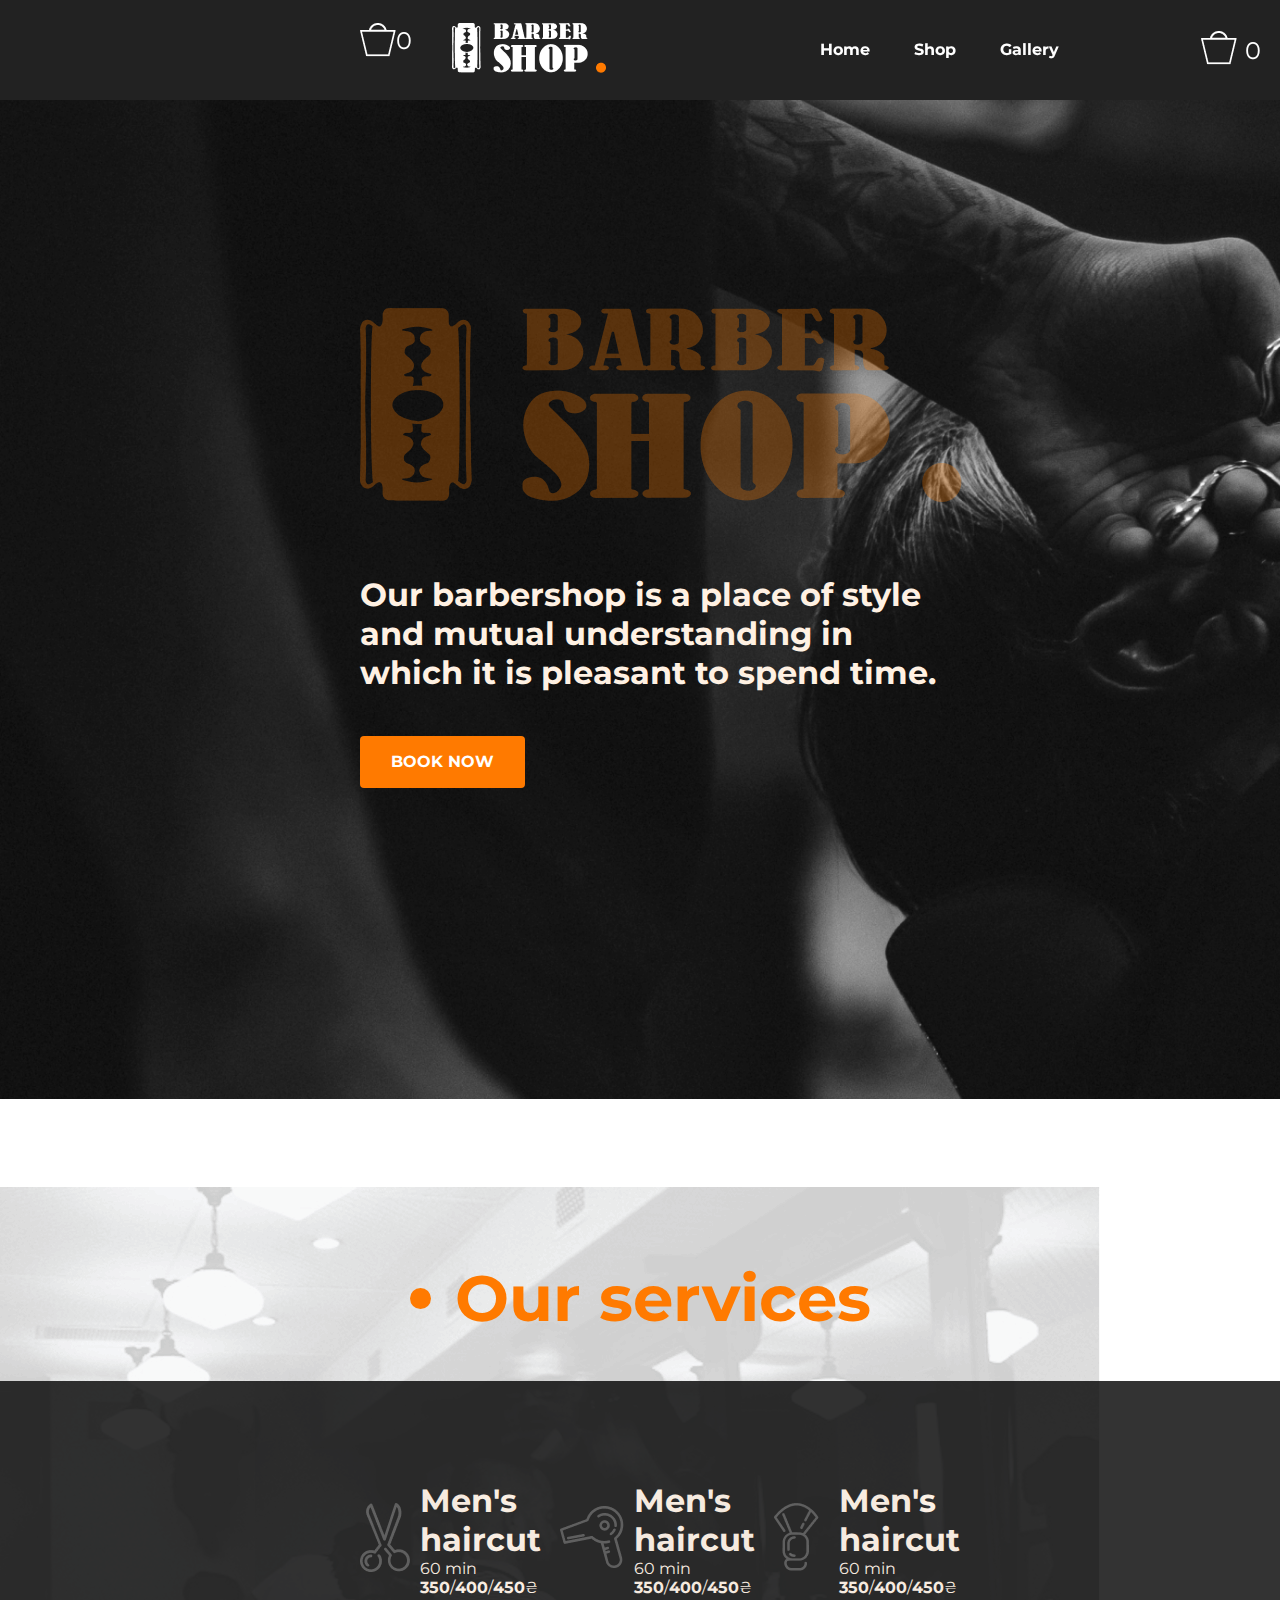
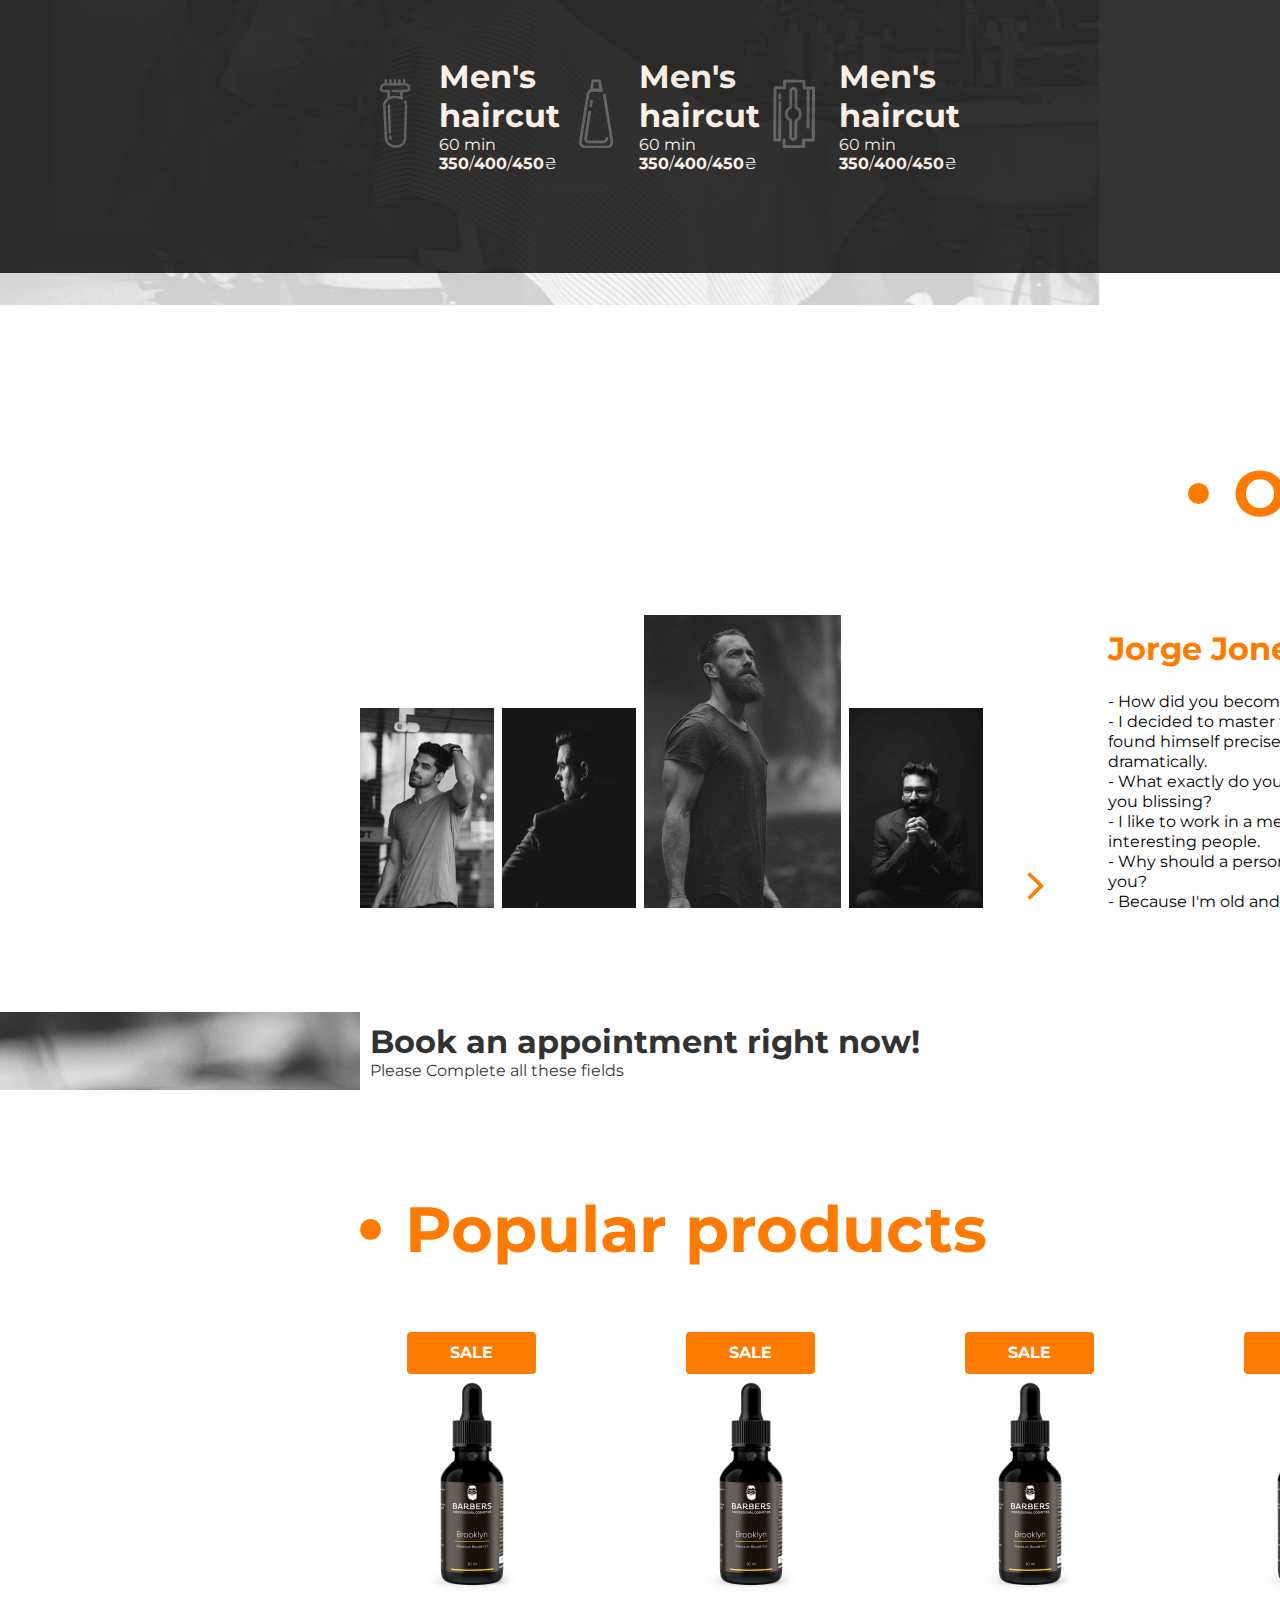
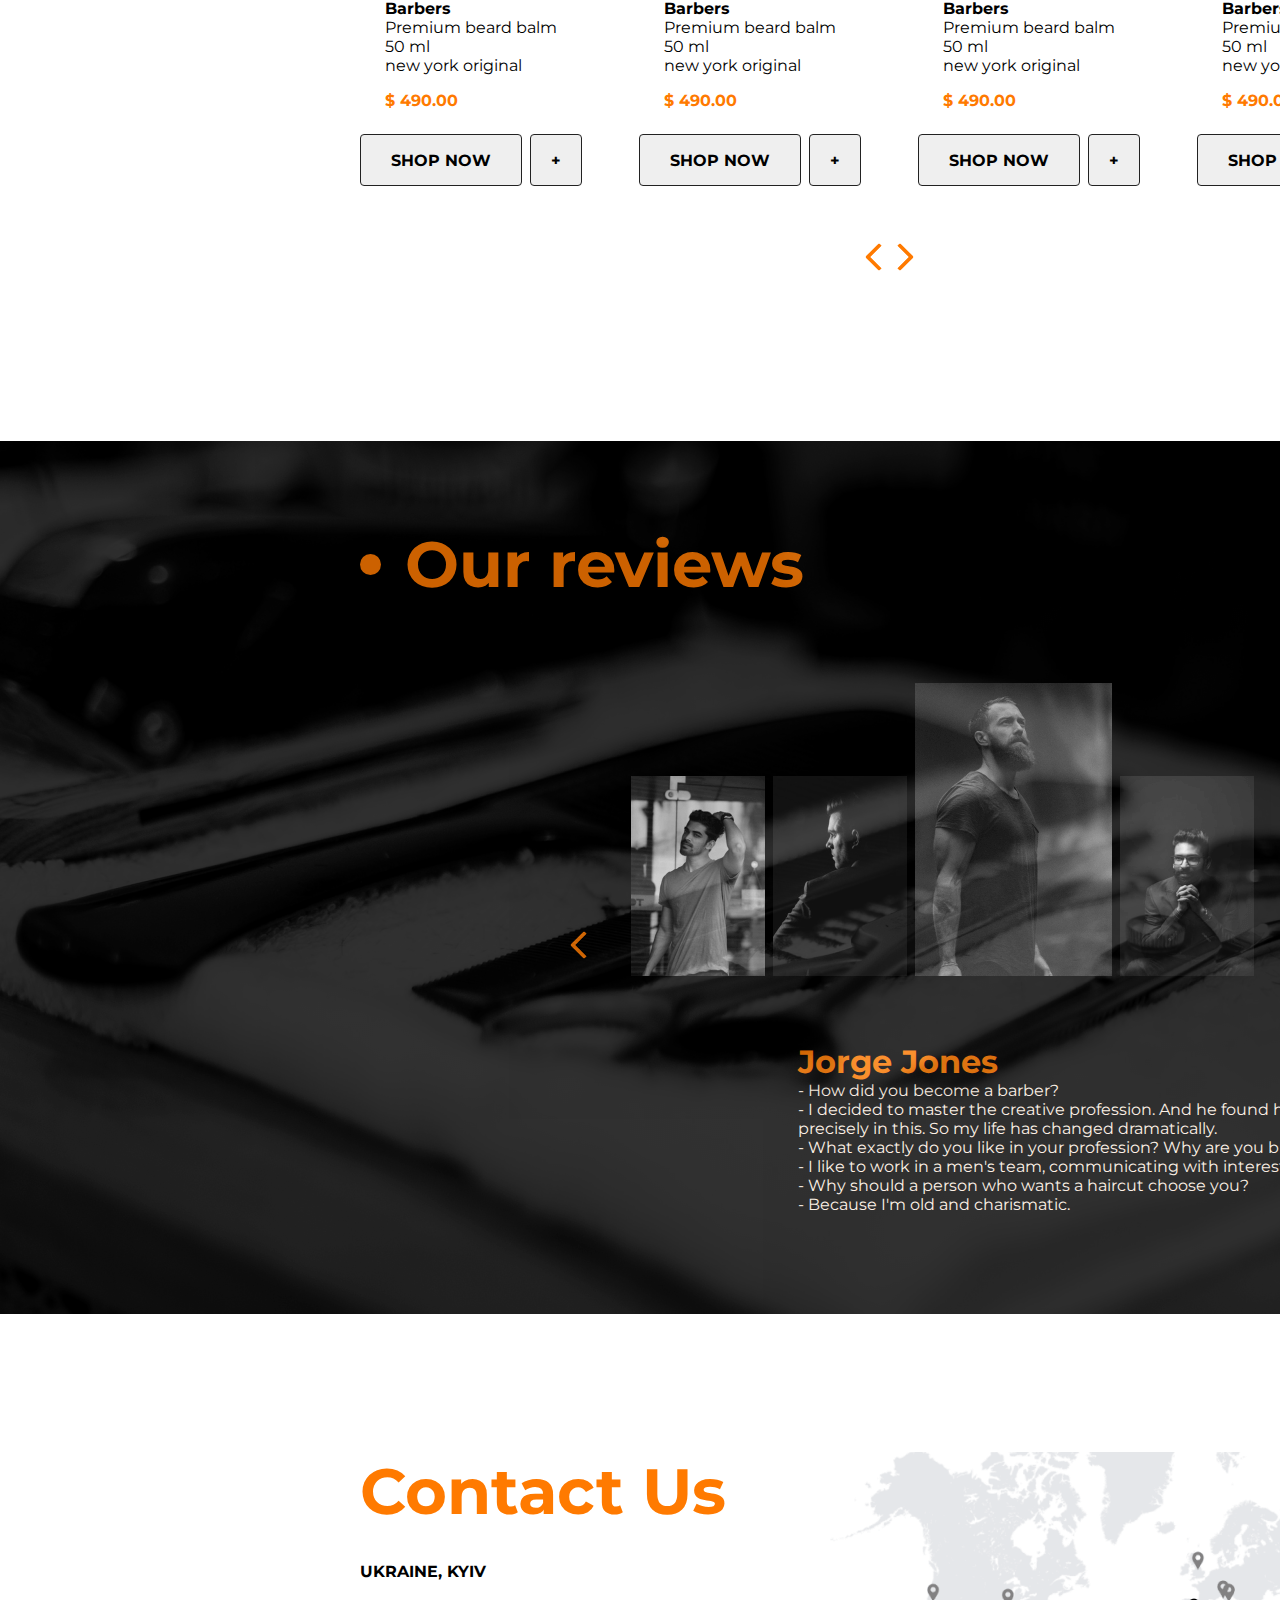
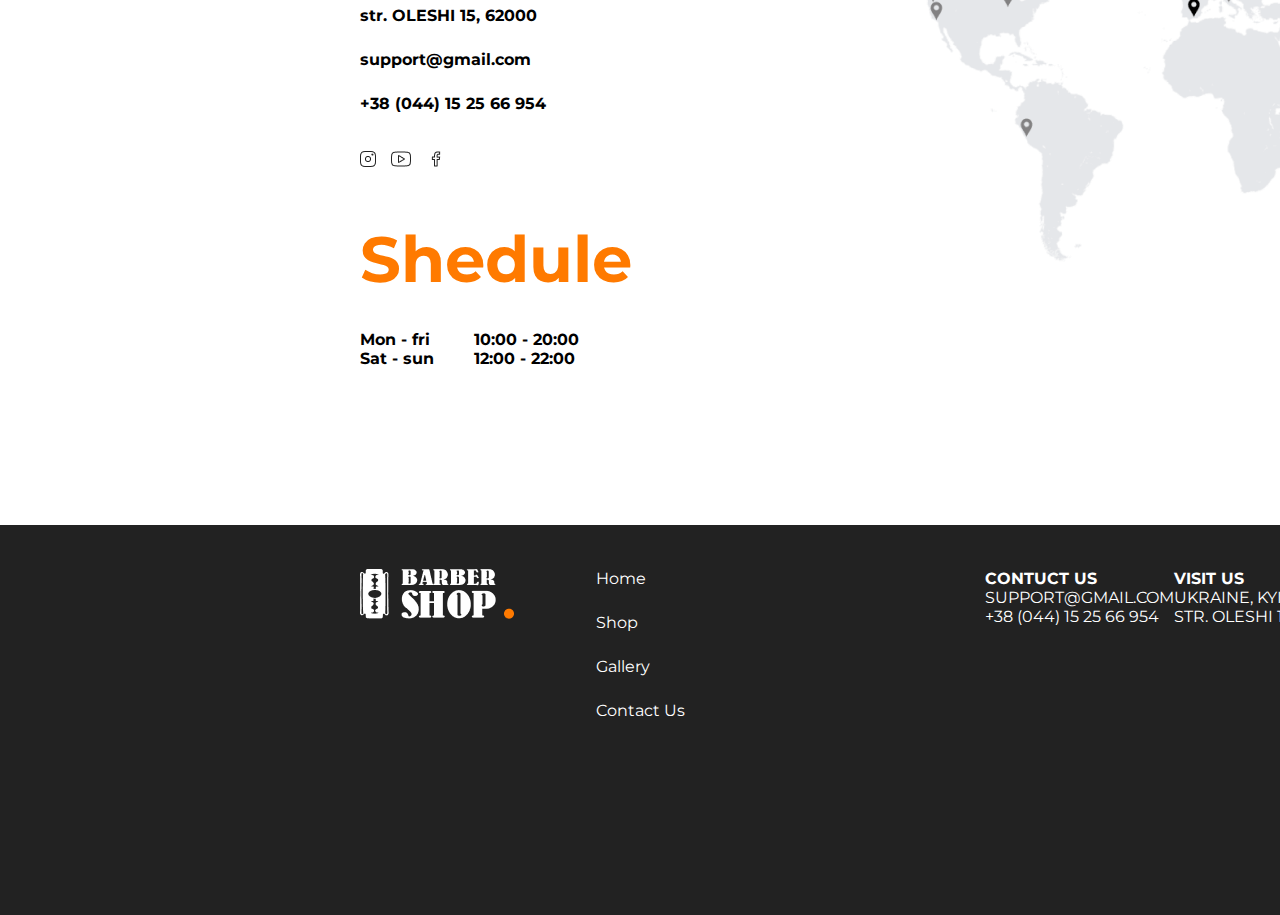
==== index.html @ c29387a4 "add all sections css for desktop version" ====
<!DOCTYPE html>
<html lang="en">

<head>
    <meta charset="UTF-8">
    <meta name="viewport" content="width=device-width, initial-scale=1.0">
    <link rel="stylesheet" href="./styles/main.css">
    <link rel="preconnect" href="https://fonts.gstatic.com">
    <link href="https://fonts.googleapis.com/css2?family=Montserrat:wght@400;700&display=swap" rel="stylesheet">
    <title>Barber Shop</title>
</head>

<body>

    <header class="header">
        <div class="container">
            <div class="header__burger-menu">
                <div class="header__burger">
                </div>
                <div class="header__shopping-bag">
                    <div class="bag_img">
                        <img src="./img/basket.png" alt="basket">
                        <p>0</p>
                    </div>
                </div>
            </div>
            <div class="logo_header">
                <div class="logo_img_header">
                    <img src="/img/Logo.png" alt="logo">
                </div>
            </div>
            <div class="header__menu">
                <nav>
                    <ul class="header_menu__list">
                        <li class="header_menu__item"><a href="#">Home</a></li>
                        <li class="header_menu__item"><a href="#products">Shop</a></li>
                        <li class="header_menu__item"><a href="#team">Gallery</a></li>
                    </ul>
                </nav>
            </div>
            <div class="header__shopping-bag">
                <a href="#">
                    <img src="./img/basket.png" alt="basket">
                </a>
                <p>0</p>
            </div>
            <div class="header__buttons">
                <button class="header__button-first button-first ">Contact Us</button>
                <button class="header__button-second button-second">Book Now</button>
            </div>
        </div>
    </header>
    <section class="home" id="home">
        <div class="container">
            <div class="home__discription">
                <div class="home__discription-container">
                    <img src="./img/Logo_2.png" alt="logo">
                </div>
                <div class="home__discription-text">
                    <p>Our barbershop is a place of style and mutual understanding in which it is pleasant to spend
                        time.
                    </p>
                </div>
                <button class="button-second home__button-second">
                    book now
                </button>
            </div>
        </div>
    </section>
    <section class="services" id="services">
        <div class="services__bg-first">
            <div class="services__container">
                <div class="title services__title">
                    <div class="title__circle"></div>
                    <div class="title__text">Our services</div>
                </div>
                <div class="services__bg-second">
                    <div class="container">
                        <div class="services__types-container">
                            <div class="services__types-box">
                                <div class="services__types">
                                    <div class="services__container-img">
                                        <img src="./img/scissors.png" alt="scissors">
                                    </div>
                                    <div class="services__list">
                                        <p class="service__list-name">Men's haircut</p>
                                        <p class="service__list-time">60 min</p>
                                        <p class="service__list-price"><b>350</b> / <b>400</b> / <b>450</b> ₴</p>
                                    </div>
                                </div>
                                <div class="services__types">
                                    <div class="services__container-img">
                                        <img src="./img/hairclipper.png" alt="hairclipper">
                                    </div>
                                    <div class="services__list">
                                        <p class="service__list-name">Men's haircut</p>
                                        <p class="service__list-time">60 min</p>
                                        <p class="service__list-price"><b>350</b> / <b>400</b> / <b>450</b> ₴</p>
                                    </div>
                                </div>
                            </div>
                            <div class="services__types-box">
                                <div class="services__types">
                                    <div class="services__container-img">
                                        <img src="./img/hairdryer.png" alt="hairdryer">
                                    </div>
                                    <div class="services__list">
                                        <p class="service__list-name">Men's haircut</p>
                                        <p class="service__list-time">60 min</p>
                                        <p class="service__list-price"><b>350</b> / <b>400</b> / <b>450</b> ₴</p>
                                    </div>
                                </div>
                                <div class="services__types">
                                    <div class="services__container-img">
                                        <img src="./img/cosmetic.png" alt="cosmetic">
                                    </div>
                                    <div class="services__list">
                                        <p class="service__list-name">Men's haircut</p>
                                        <p class="service__list-time">60 min</p>
                                        <p class="service__list-price"><b>350</b> / <b>400</b> / <b>450</b> ₴</p>
                                    </div>
                                </div>
                            </div>
                            <div class="services__types-box">
                                <div class="services__types">
                                    <div class="services__container-img">
                                        <img src="./img/brush.png" alt="brush">
                                    </div>
                                    <div class="services__list">
                                        <p class="service__list-name">Men's haircut</p>
                                        <p class="service__list-time">60 min</p>
                                        <p class="service__list-price"><b>350</b> / <b>400</b> / <b>450</b> ₴</p>
                                    </div>
                                </div>
                                <div class="services__types">
                                    <div class="services__container-img">
                                        <img src="./img/blade.png" alt="blade">
                                    </div>
                                    <div class="services__list">
                                        <p class="service__list-name">Men's haircut</p>
                                        <p class="service__list-time">60 min</p>
                                        <p class="service__list-price"><b>350</b> / <b>400</b> / <b>450</b> ₴</p>
                                    </div>
                                </div>
                            </div>
                        </div>
                    </div>
                </div>
            </div>
        </div>
    </section>
    <section class="team" id="team">
        <div class="container">
            <div class="team__container">
                <div class="team__container-photos">
                    <div class="photo-first">
                        <img src="./img/team_1.png" alt="team_1">
                    </div>
                    <div class="photo-second">
                        <img src="./img/team_2.png" alt="team_2">
                    </div>
                    <div class="photo-third">
                        <img class="active" src="./img/team_3.png" alt="team_3">
                    </div>
                    <div class="photo-four">
                        <img src="./img/team_4.png" alt="team_4">
                    </div>
                </div>
                <div class="arrow-right team__arrow-right">
                    <a href="#"></a>
                </div>
                <div class="team__discription">
                    <div class="title team__title">
                        <div class="title__circle"></div>
                        <div class="title__text">Our team</div>
                    </div>
                    <div class="team__discription-name">
                        Jorge Jones
                    </div>
                    <div class="team__discription-text">
                        <p>- How did you become a barber?</p>
                        <p>- I decided to master the creative profession. And he found himself precisely in this. So my
                            life
                            has changed dramatically.</p>
                        <p>- What exactly do you like in your profession? Why are you blissing?</p>
                        <p>- I like to work in a men's team, communicating with interesting people.</p>
                        <p>- Why should a person who wants a haircut choose you?</p>
                        <p>- Because I'm old and charismatic.</p>
                    </div>
                </div>
            </div>
        </div>
    </section>
    <section class="form" id="form">
        <div class="container">
            <div class="form__container">
                <div class="form__title">
                    <p>Book an appointment right now!</p>
                    <p>Please Complete all these fields</p>
                </div>
            </div>
        </div>
    </section>
    <section class="products" id="products">
        <div class="container">
            <div class="products__container">
                <div class="title">
                    <div class="title__circle"></div>
                    <div class="title__text">Popular products</div>
                </div>
                <div class="products__box-row">
                    <div class="products__box-items">
                        <div class="products__box-column">
                            <div class="products_button">
                                <button class="button-third">sale</button>
                            </div>
                            <div class="products__container-img">
                                <img src="./img/product.png" alt="product">
                            </div>
                            <div class="products__discription">
                                <p class="products__name">Barbers</p>
                                <div class="products__text">
                                    <p>Premium beard balm</p>
                                    <p>50 ml</p>
                                    <p>new york original</p>
                                </div>
                                <p class="products__price">$ 490.00</p>
                            </div>
                            <div class="products__button-container">
                                <button class="button-fourth">shop now</button>
                                <button class="button-fifth">+</button>
                            </div>
                        </div>
                        <div class="products__box-column">
                            <div class="products_button">
                                <button class="button-third">sale</button>
                            </div>
                            <div class="products__container-img">
                                <img src="./img/product.png" alt="product">
                            </div>
                            <div class="products__discription">
                                <p class="products__name">Barbers</p>
                                <div class="products__text">
                                    <p>Premium beard balm</p>
                                    <p>50 ml</p>
                                    <p>new york original</p>
                                </div>
                                <p class="products__price">$ 490.00</p>
                            </div>
                            <div class="products__button-container">
                                <button class="button-fourth">shop now</button>
                                <button class="button-fifth">+</button>
                            </div>
                        </div>
                        <div class="products__box-column">
                            <div class="products_button">
                                <button class="button-third">sale</button>
                            </div>
                            <div class="products__container-img">
                                <img src="./img/product.png" alt="product">
                            </div>
                            <div class="products__discription">
                                <p class="products__name">Barbers</p>
                                <div class="products__text">
                                    <p>Premium beard balm</p>
                                    <p>50 ml</p>
                                    <p>new york original</p>
                                </div>
                                <p class="products__price">$ 490.00</p>
                            </div>
                            <div class="products__button-container">
                                <button class="button-fourth">shop now</button>
                                <button class="button-fifth">+</button>
                            </div>
                        </div>
                        <div class="products__box-column">
                            <div class="products_button">
                                <button class="button-third">sale</button>
                            </div>
                            <div class="products__container-img">
                                <img src="./img/product.png" alt="product">
                            </div>
                            <div class="products__discription">
                                <p class="products__name">Barbers</p>
                                <div class="products__text">
                                    <p>Premium beard balm</p>
                                    <p>50 ml</p>
                                    <p>new york original</p>
                                </div>
                                <p class="products__price">$ 490.00</p>
                            </div>
                            <div class="products__button-container">
                                <button class="button-fourth">shop now</button>
                                <button class="button-fifth">+</button>
                            </div>
                        </div>
                    </div>
                </div>
                <div class="arrows">
                    <div class="products__arrow-left arrow-left">
                        <a href="#"></a>
                    </div>
                    <div class="products__arrow-right arrow-right">
                        <a href="#"></a>
                    </div>
                </div>
            </div>
        </div>
    </section>
    <section class="reviews" id="reviews">
        <div class="reviews__bg">
            <div class="container">
                <div class="reviews__container">
                    <div class="title reviews__title">
                        <div class="title__circle"></div>
                        <div class="title__text">Our reviews</div>
                    </div>
                    <div class="reviews__photos">
                        <div class="reviews__arrow-left arrow-left">
                            <a href=""></a>
                        </div>
                        <div class="reviews__box">
                            <div class="reviews__box-photos">
                                <div class="photo-first">
                                    <img src="./img/team_1.png" alt="team_1">
                                </div>
                                <div class="photo-second">
                                    <img src="./img/team_2.png" alt="team_2">
                                </div>
                                <div class="photo-third">
                                    <img src="./img/team_3.png" alt="team_3">
                                </div>
                                <div class="photo-fourth">
                                    <img src="./img/team_4.png" alt="team_4">
                                </div>
                            </div>
                        </div>
                        <div class="reviews__arrow-right arrow-right">
                            <a href="#"></a>
                        </div>
                    </div>
                    <div class="reviews__discription">
                        <div class="reviews__description-name">
                            <p>Jorge Jones</p>
                        </div>
                        <div class="reviews__discription-text">
                            <p>- How did you become a barber?</p>
                            <p>- I decided to master the creative profession. And he found himself precisely in this. So
                                my
                                life
                                has changed dramatically.</p>
                            <p>- What exactly do you like in your profession? Why are you blissing?</p>
                            <p>- I like to work in a men's team, communicating with interesting people.</p>
                            <p>- Why should a person who wants a haircut choose you?</p>
                            <p>- Because I'm old and charismatic.</p>
                        </div>
                    </div>
                </div>
            </div>
        </div>

    </section>
    <section class="contacts" id="contacks">
        <div class="container">
            <div class="contacts__container">
                <div class="contacts__container-information">
                    <div class="contacts__contact-us">
                        <div class="contacts__contact-us-title">
                            <h1 class="contacts__title title__text">Contact Us</h1>
                        </div>
                        <div class="contacts__contact-us-info">
                            <p class="contacts__location">UKRAINE, KYIV </p>
                            <p class="contacts__adress">str. OLESHI 15, 62000 </p>
                            <p class="contacts__email">support@gmail.com</p>
                            <p class="contacts__cell-number">+38 (044) 15 25 66 954</p>
                        </div>
                        <div class="contacts__social-media">
                            <a href="#"><img src="./img/Icon_Instagram.png" alt="instagram"></a>
                            <a href="#"><img src="./img/Icon_Youtube.png" alt="youtube"></a>
                            <a href="#"><img src="./img/Icon_Facebook.png" alt="facebook"></a>
                        </div>
                    </div>
                    <div class="contacts__shedule">
                        <div class="contacts__shedule-title">
                            <h1 class="contacts__title title__text">Shedule</h1>
                        </div>
                        <div class="contacts__shedule-info">
                            <div class="contacts__shedule-info-days">
                                <p>Mon - fri</p>
                                <p>Sat - sun</p>
                            </div>
                            <div class="contacts__shedule-info-time">
                                <p>10:00 - 20:00</p>
                                <p>12:00 - 22:00</p>
                            </div>
                        </div>
                    </div>
                </div>
                <div class="contacts__map">
                    <img src="./img/map.png" alt="map">
                </div>
            </div>
        </div>
    </section>
    <footer class="footer" id="footer">
        <div class="container">
            <div class="footer__container">
                <div class="footer__logo">
                    <div class="footer__logo-container">
                        <img src="./img/Logo.png" alt="logo">
                    </div>
                </div>
                <div class="footer__menu">
                    <nav>
                        <ul class="footer_menu__list">
                            <li class="footer_menu__item"><a href="#">Home</a></li>
                            <li class="footer_menu__item"><a href="#">Shop</a></li>
                            <li class="footer_menu__item"><a href="#">Gallery</a></li>
                            <li class="footer_menu__item"><a href="#">Contact Us</a></li>
                        </ul>
                    </nav>
                </div>
                <div class="footer__information">
                    <div class="footer__contuct-us">
                        <h3>contuct us</h3>
                        <p class="footer__email">support@gmail.com</p>
                        <p class="footer__cell-number">+38 (044) 15 25 66 954</p>
                    </div>
                    <div class="footer__visit-us">
                        <h3>visit us</h3>
                        <p class="footer__location">Ukraine, Kyiv </p>
                        <p class="footer__adress">str. Oleshi 15, 62000 </p>
                    </div>
                    <div class="footer__follow-us">
                        <h3>follow us</h3>
                        <div class="footer__container-media">
                            <a href="#"><img src="./img/Icon_Instagram.png" alt="instagram"></a>
                            <a href="#"><img src="./img/Icon_Youtube.png" alt="youtube"></a>
                            <a href="#"><img src="./img/Icon_Facebook.png" alt="facebook"></a>
                        </div>
                    </div>
                </div>
            </div>
        </div>
    </footer>

</body>

</html>
---- styles/main.css ----
@import "./header.css";
@import "./footer.css";
@import "./home.css";
@import "./team.css";
@import "./form.css";
@import "./contacts.css";
@import "./products.css";
@import "./services.css";
@import "./reviews.css";


:root {
    --firstColor: #222222;
    --secondColor: #FF7A00;
    --thirdColor: #FFFFFF;
    --fourColor: #FFF1E3;
    --fiveColor: #FFF2E5;
    --sixColor: #000000;
}


* {
    box-sizing: border-box;
}

body,
h1,
h2,
h3,
h4,
p,
ul,
ol,
li {
    margin: 0;
    padding: 0;
}

a {
    text-decoration: none;
    color: black;
}

ol,
ul,
li {
    list-style-type: none;
}

.container {
    display: flex;
    margin: 0 360px 0 360px;
    width: 100%;
}

.button-first {
    display: flex;
    justify-content: center;
    align-items: center;
    width: 165px;
    height: 52px;
    background: var(--firstColor);
    border-radius: 4px;
    outline: none;
    line-height: 20px;
    text-transform: uppercase;
    border: 1px solid var(--fiveColor);
    color: var(--thirdColor);
    font-family: Montserrat;
    font-style: normal;
    font-weight: bold;
    font-size: 16px;
    cursor: pointer;
}

.button-second {
    display: flex;
    justify-content: center;
    align-items: center;
    width: 165px;
    height: 52px;
    background: var(--secondColor);
    border-radius: 4px;
    outline: none;
    font-size: 16px;
    line-height: 20px;
    text-transform: uppercase;
    border: none;
    color: var(--thirdColor);
    font-family: Montserrat;
    font-style: normal;
    font-weight: bold;
    font-size: 16px;
    line-height: 20px;
    cursor: pointer;
}

.title {
    display: flex;
    flex-direction: row;
    align-items: center;
}

.title__text {
    font-family: Montserrat;
    font-style: normal;
    font-weight: bold;
    font-size: 64px;
    display: flex;
    align-items: center;
    text-align: center;
    color: var(--secondColor);
}

.title__circle {
    background-color: var(--secondColor);
    width: 21px;
    height: 21px;
    border-radius: 50%;
    margin-right: 24px;
}

/* Округлить */
.arrow-right a {
    border-top: 4px solid var(--secondColor);
    border-right: 4px solid var(--secondColor);
    width: 20px;
    height: 20px;
    border-radius: 2px;
    transform: rotate(45deg);
}

.arrow-left a {
    border-top: 4px solid var(--secondColor);
    border-right: 4px solid var(--secondColor);
    width: 20px;
    height: 20px;
    border-radius: 2px;
    transform: rotate(225deg);
}

h3 {
    font-family: Montserrat;
    font-style: normal;
    font-weight: bold;
    font-size: 16px;
    text-transform: uppercase;
    color: var(--thirdColor);
}
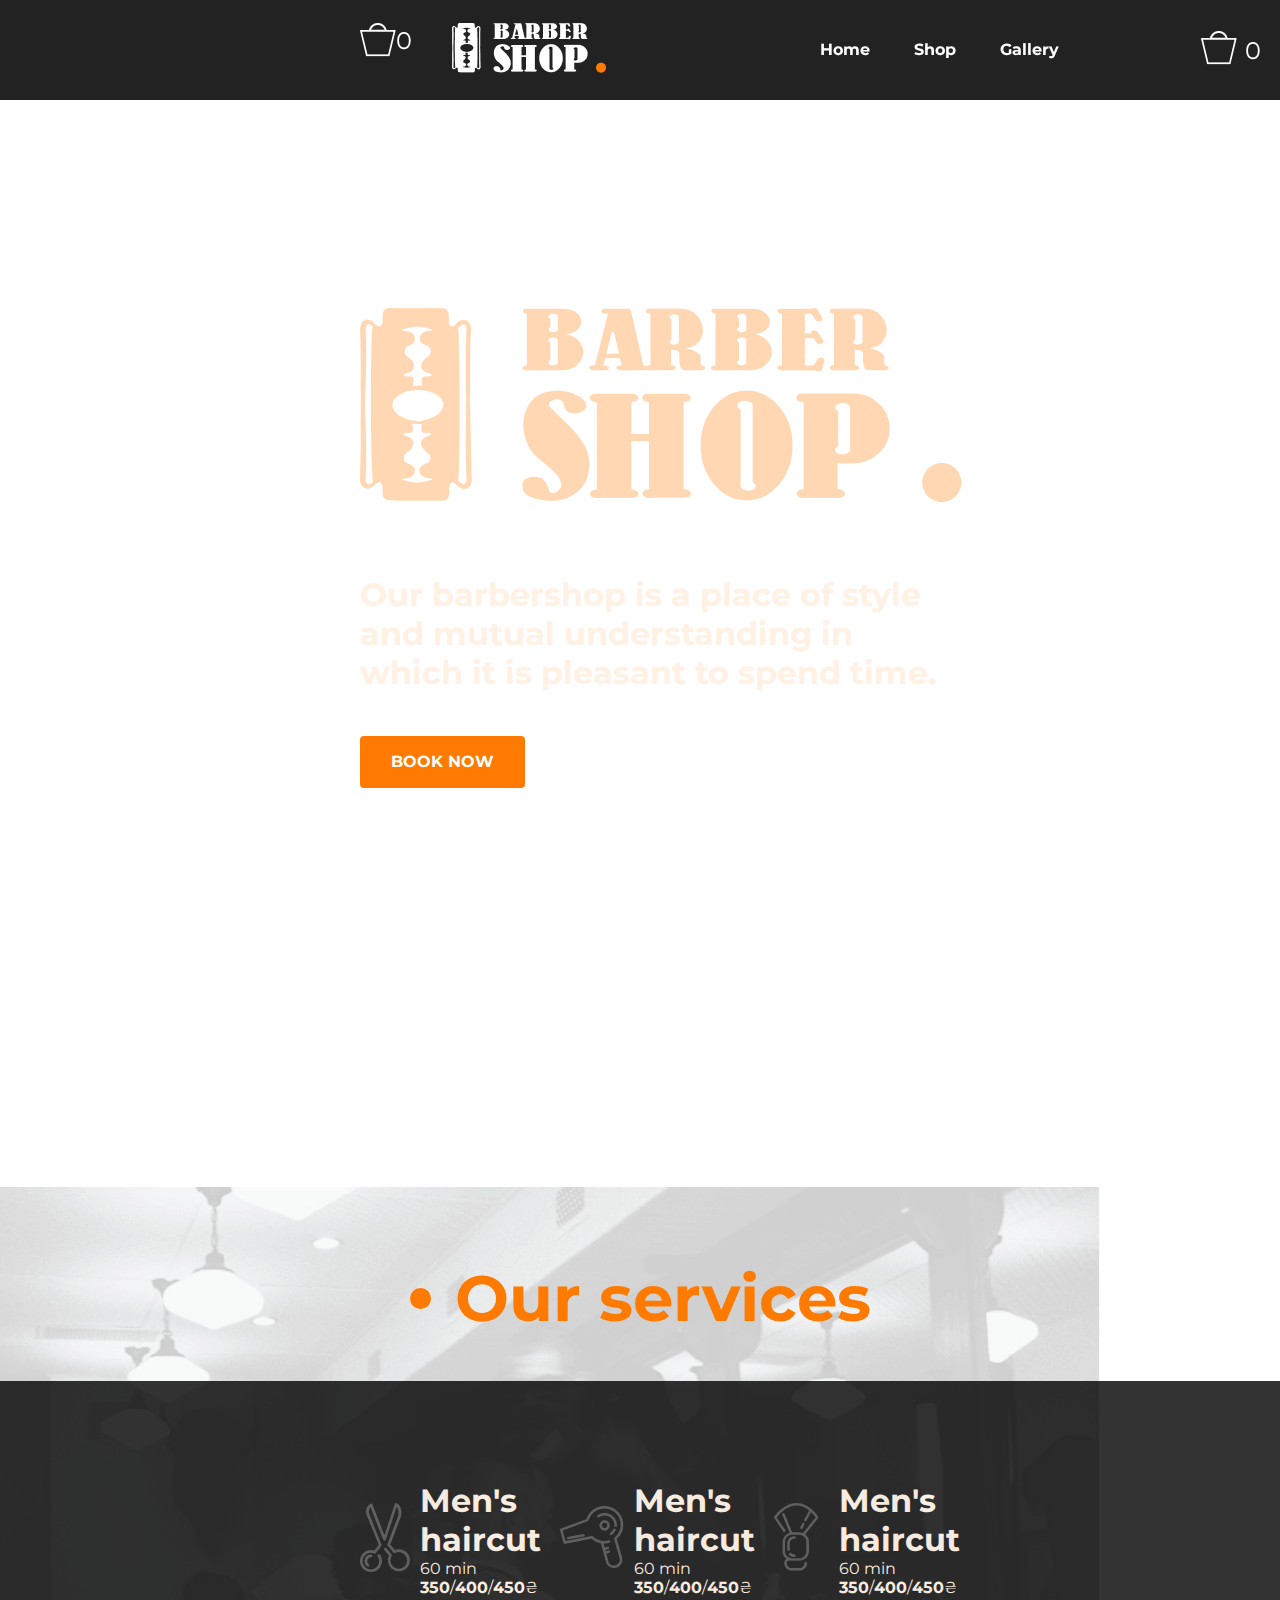
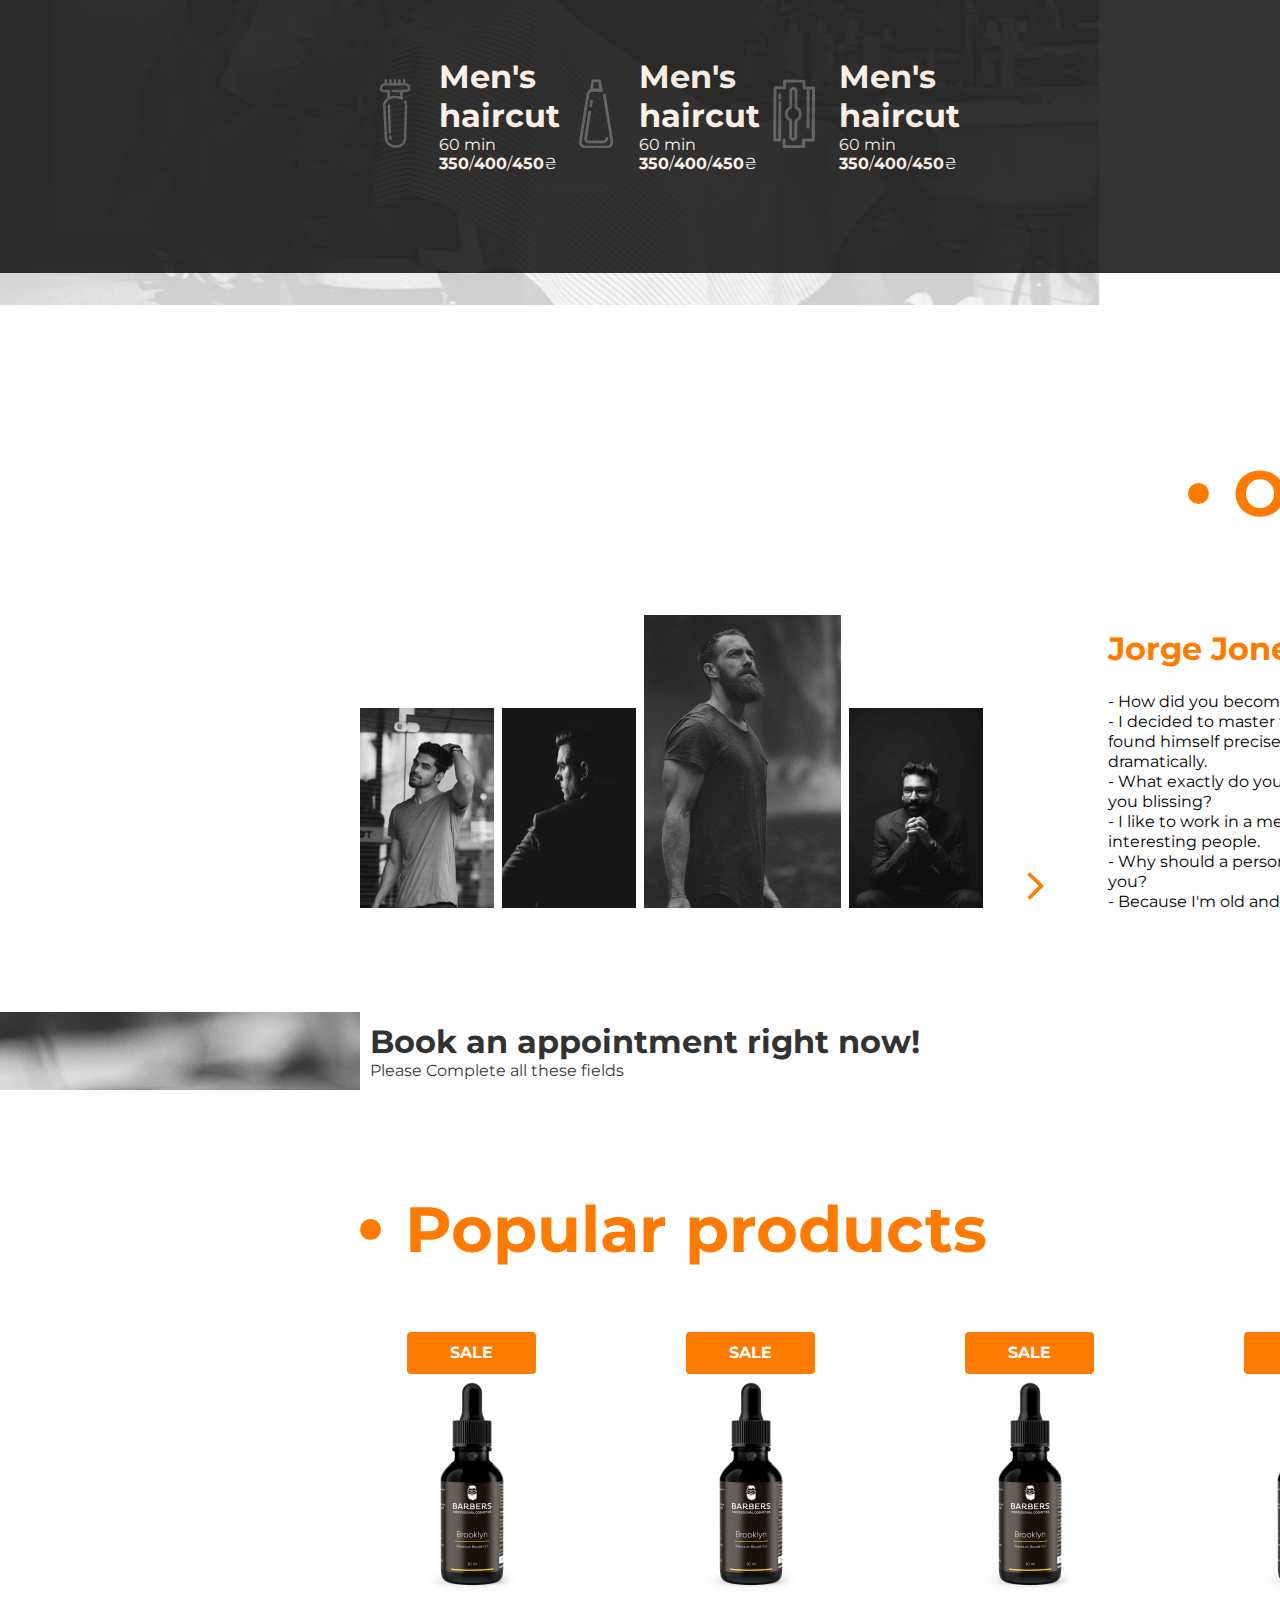
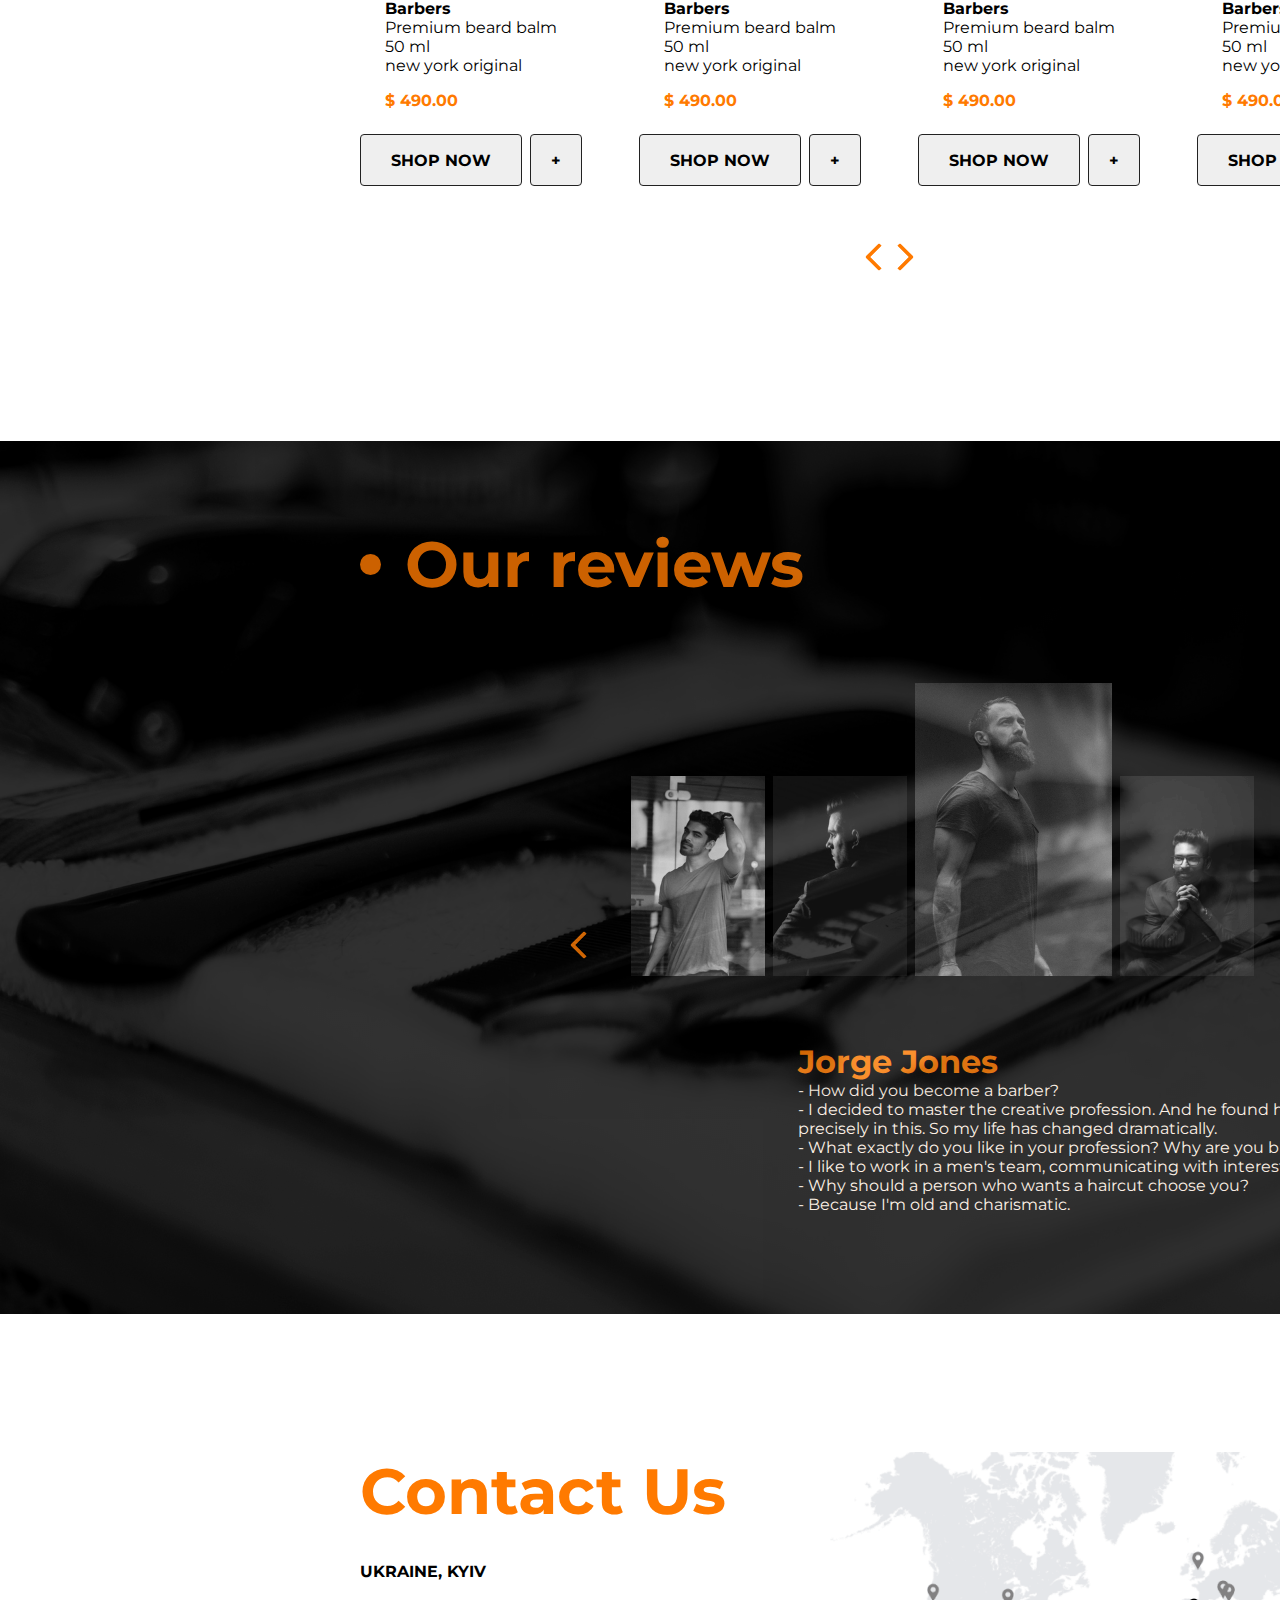
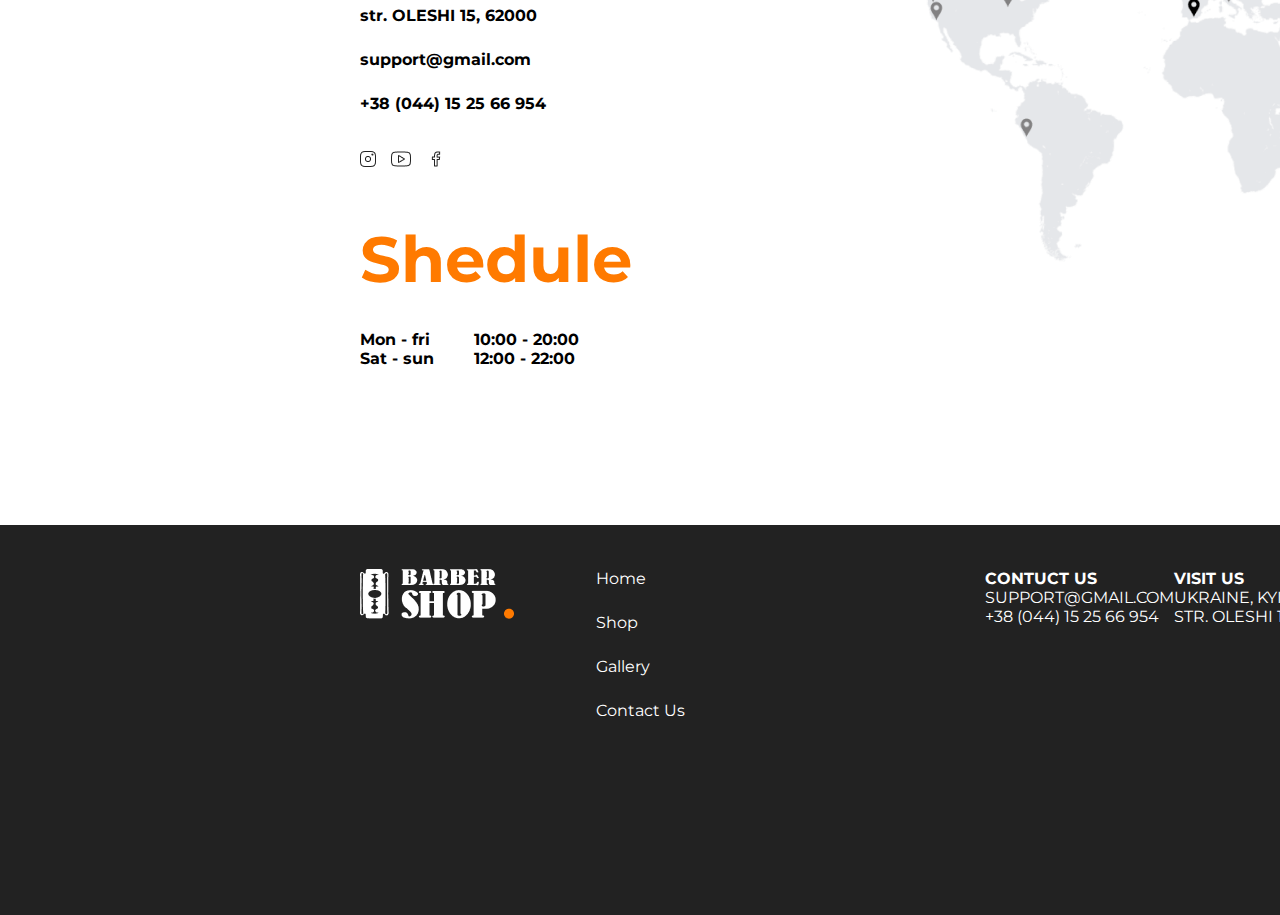
==== commit 3f421205: "fix way to images" ====
--- a/index.html
+++ b/index.html
@@ -26,7 +26,7 @@
             </div>
             <div class="logo_header">
                 <div class="logo_img_header">
-                    <img src="/img/Logo.png" alt="logo">
+                    <img src="./img/Logo.png" alt="logo">
                 </div>
             </div>
             <div class="header__menu">
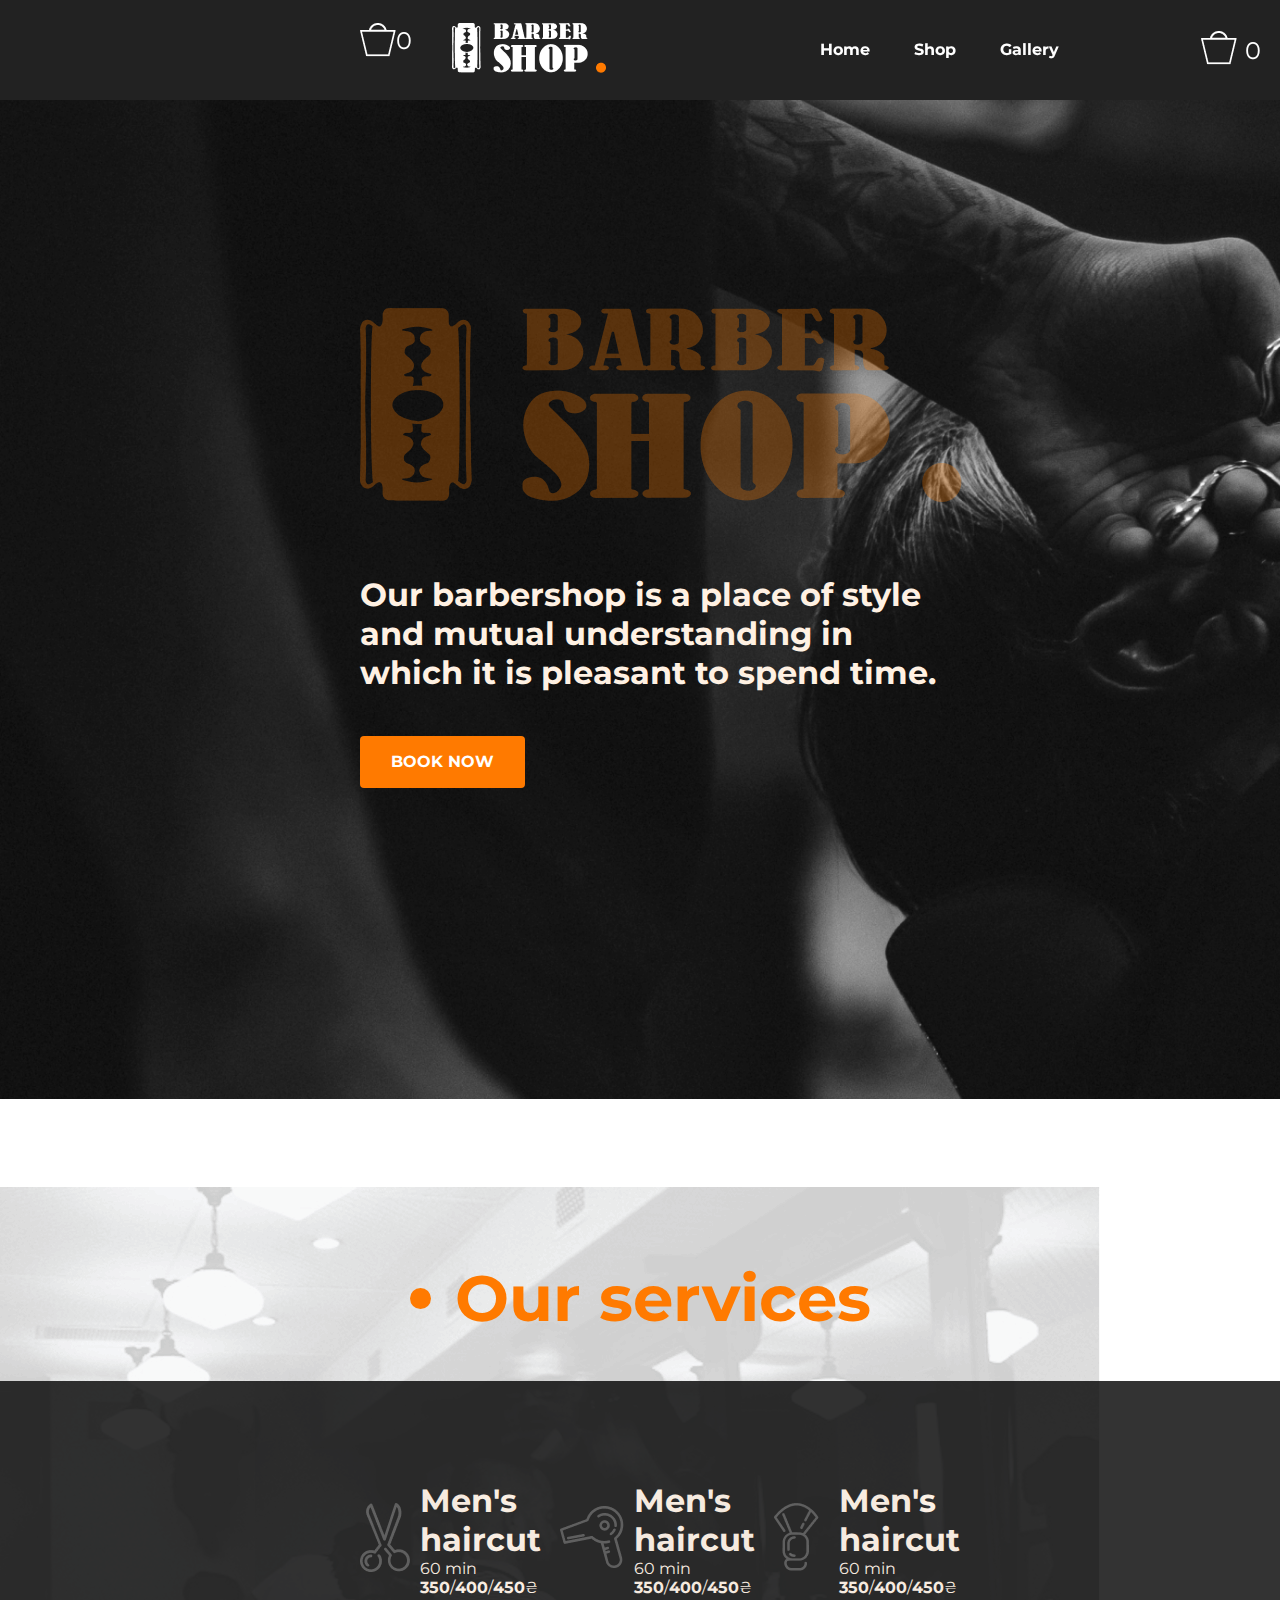
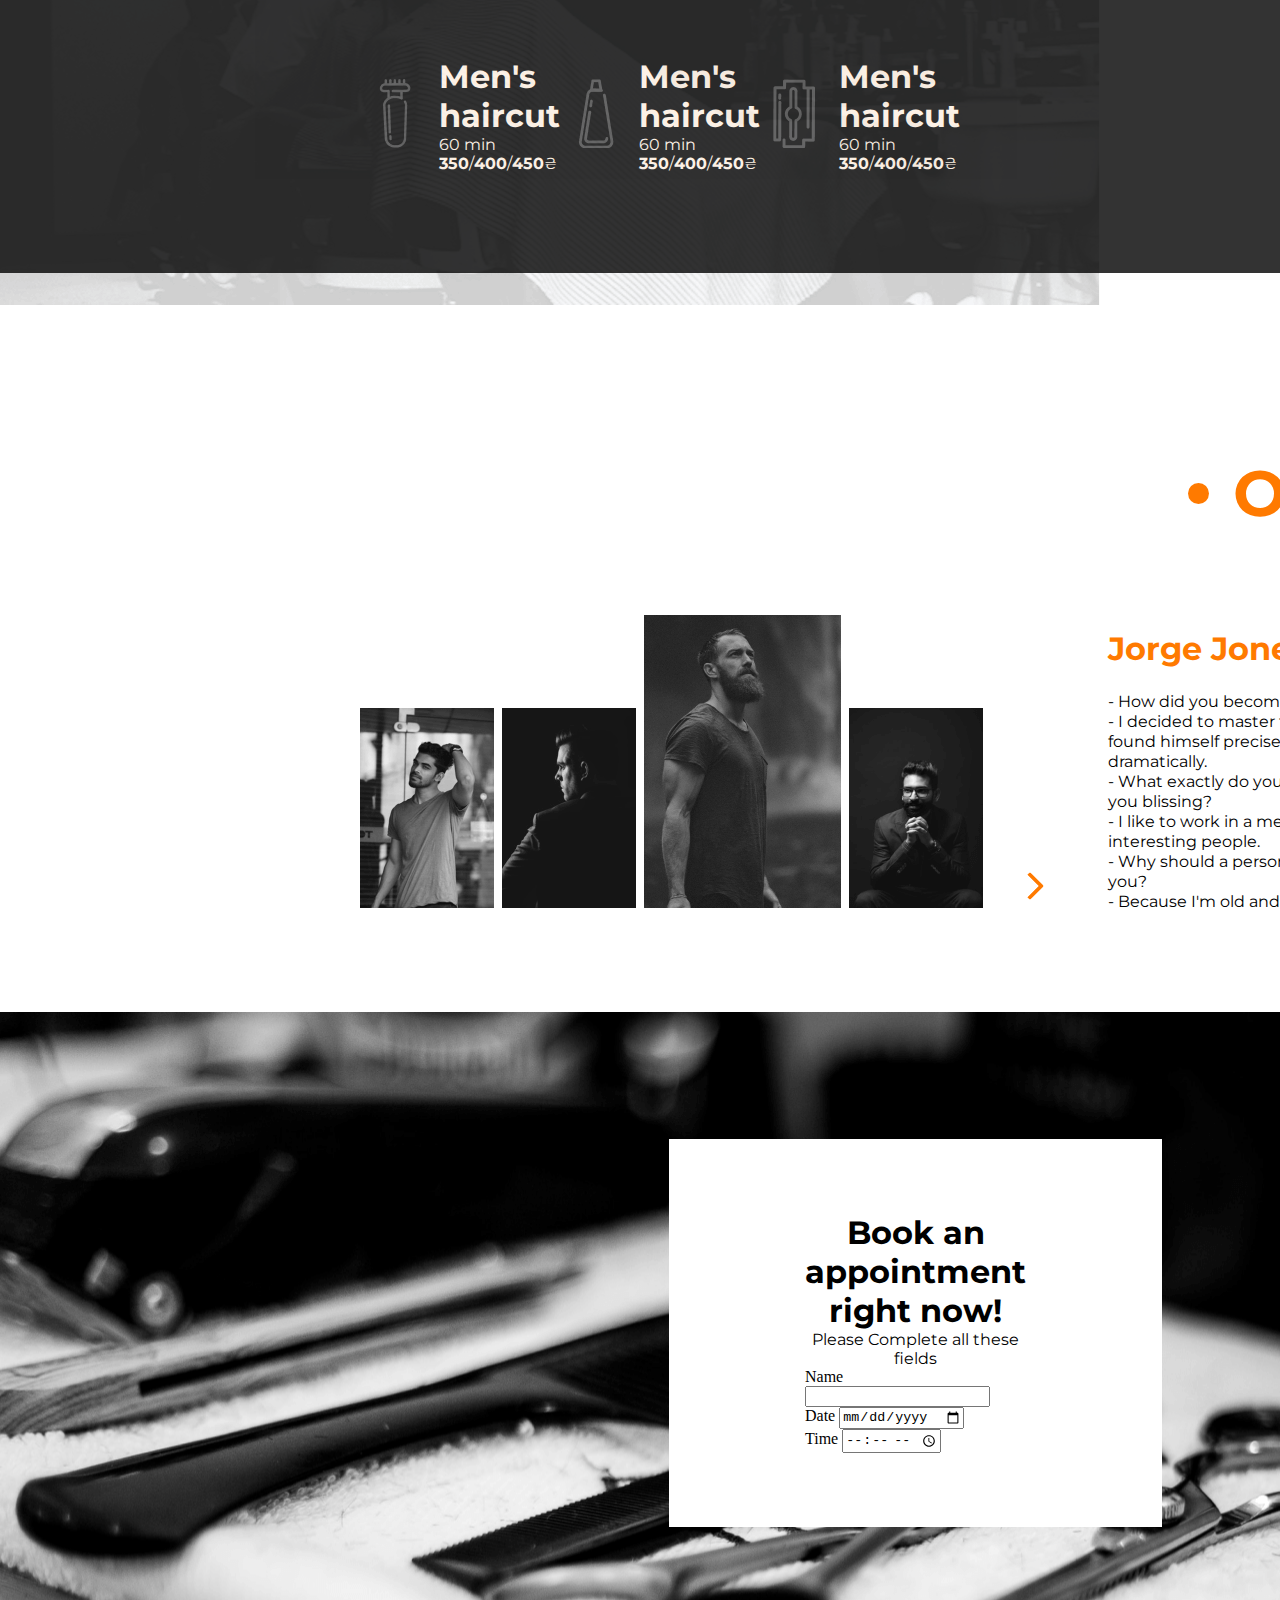
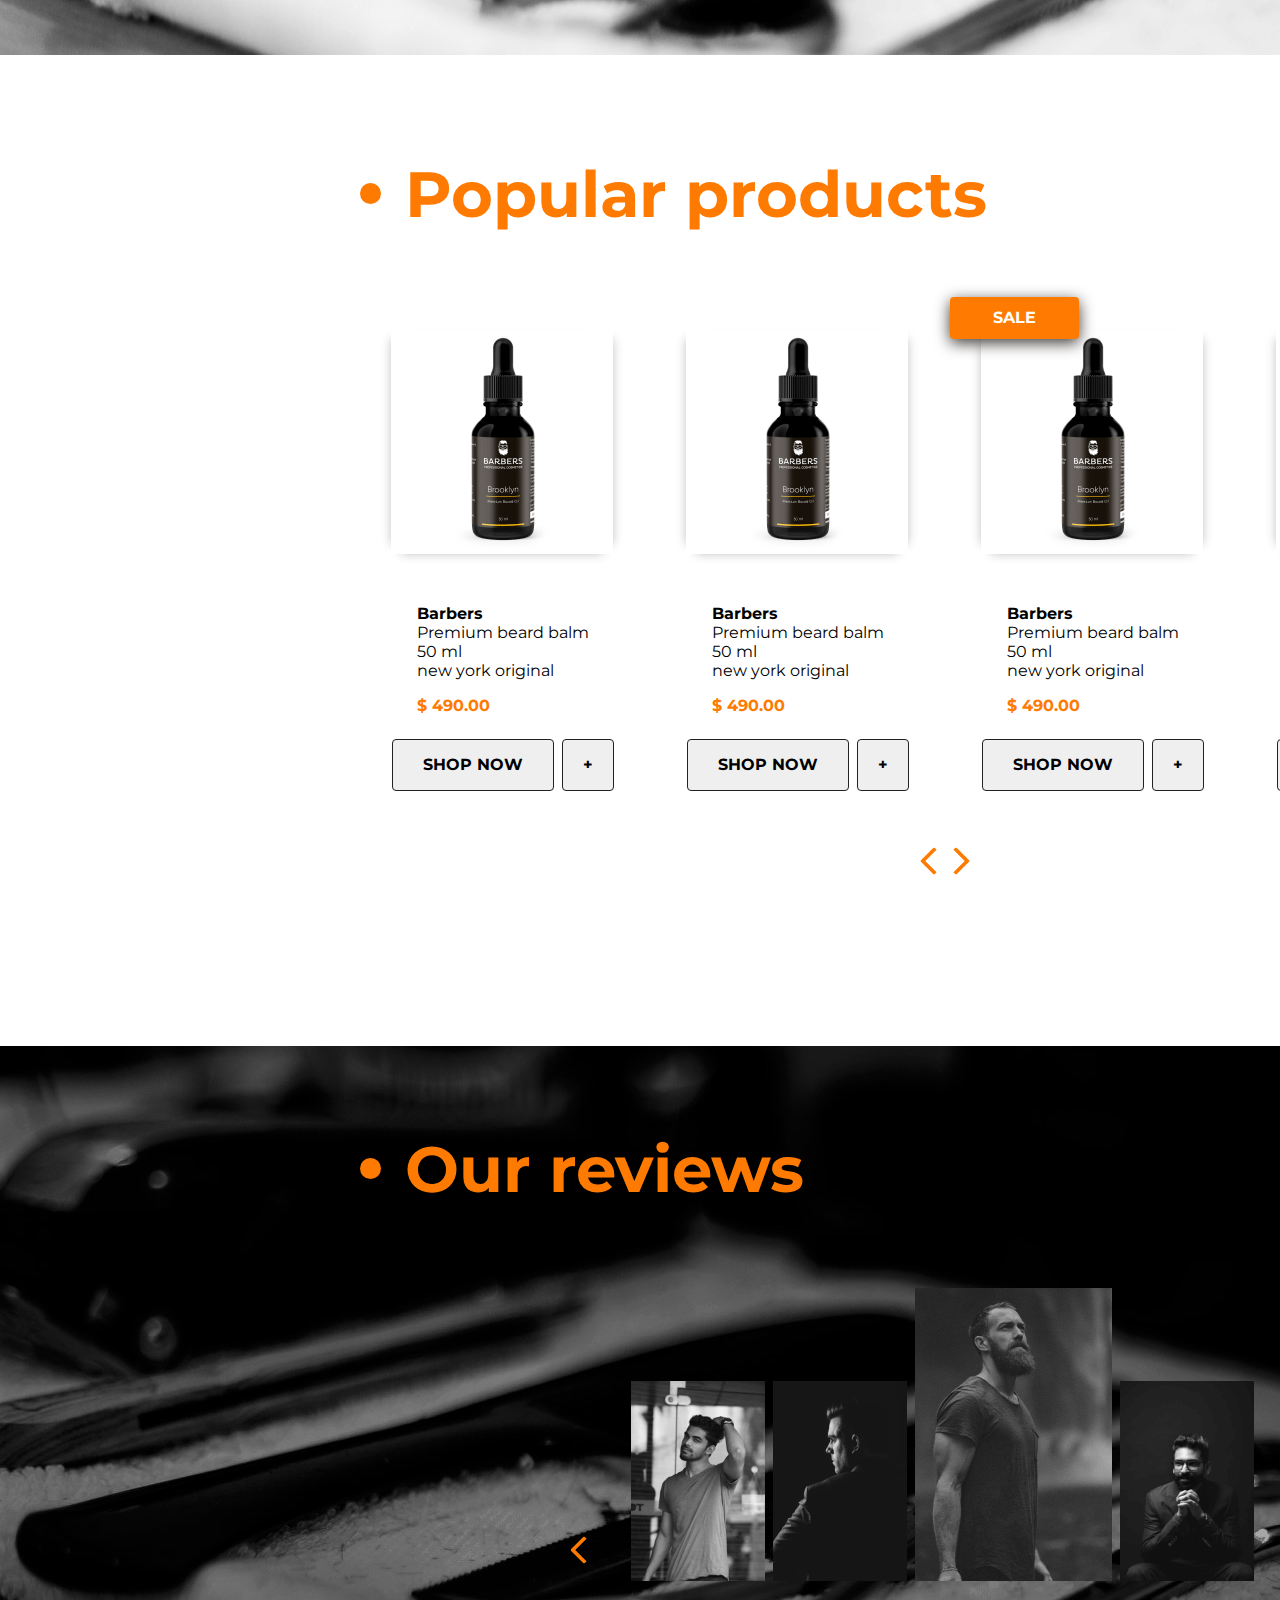
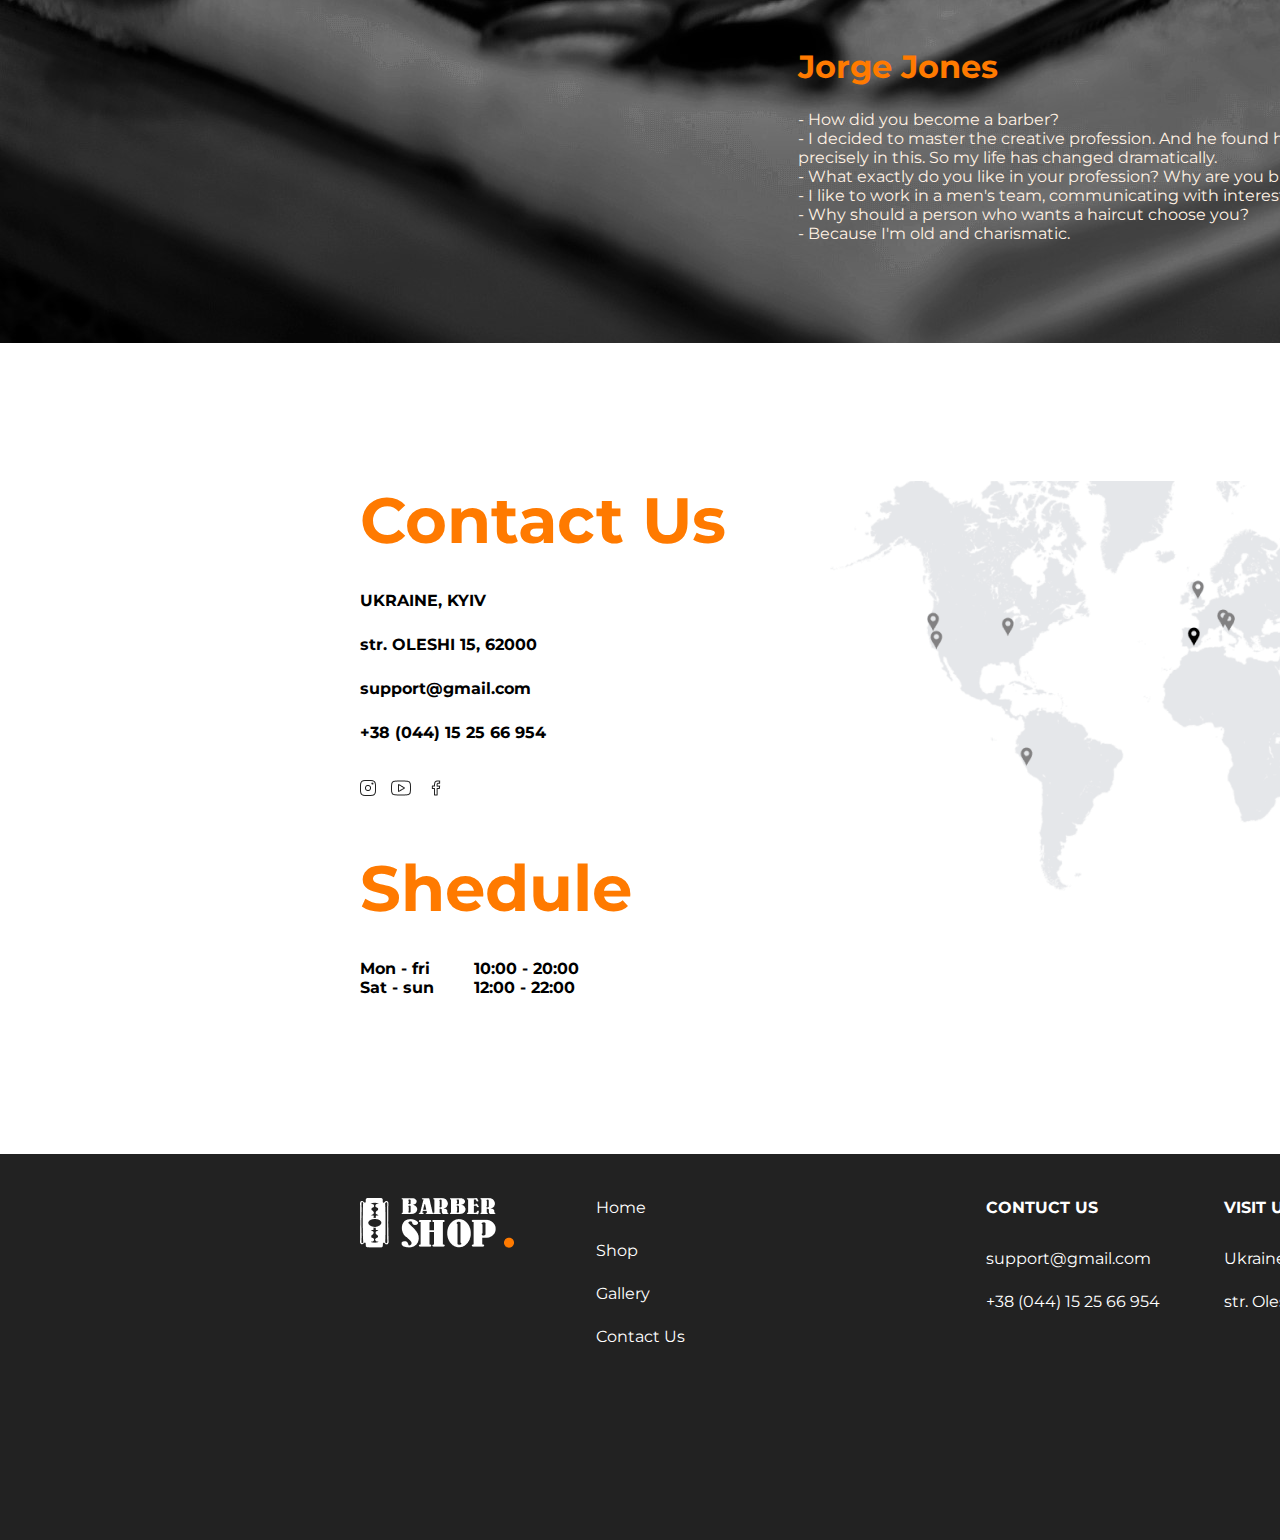
==== commit 3fe5dba7: "add few forms to form" ====
--- a/index.html
+++ b/index.html
@@ -198,6 +198,31 @@
                     <p>Book an appointment right now!</p>
                     <p>Please Complete all these fields</p>
                 </div>
+                <div class="form__box">
+                    <div class="form__box-client-information">
+                        <form action="/">
+                            <label for="">
+                                <span>Name</span>
+                                <input type="text" name="Name" required placeholder="" maxlength="10">
+                            </label>
+                        </form>
+                        <form action="/">
+                            <label for="">
+                                <span>Date</span>
+                                <input type="date" name="Date" required placeholder="">
+                            </label>
+                        </form>
+                        <form action="/">
+                            <label for="">
+                                <span>Time</span>
+                                <input type="time" name="Time" required placeholder="">
+                            </label>
+                        </form>
+                    </div>
+                    <div class="form__box-master-information">
+
+                    </div>
+                </div>
             </div>
         </div>
     </section>
@@ -211,87 +236,86 @@
                 <div class="products__box-row">
                     <div class="products__box-items">
                         <div class="products__box-column">
-                            <div class="products_button">
-                                <button class="button-third">sale</button>
-                            </div>
-                            <div class="products__container-img">
-                                <img src="./img/product.png" alt="product">
-                            </div>
-                            <div class="products__discription">
-                                <p class="products__name">Barbers</p>
-                                <div class="products__text">
-                                    <p>Premium beard balm</p>
-                                    <p>50 ml</p>
-                                    <p>new york original</p>
-                                </div>
-                                <p class="products__price">$ 490.00</p>
-                            </div>
-                            <div class="products__button-container">
-                                <button class="button-fourth">shop now</button>
-                                <button class="button-fifth">+</button>
+                            <div class="products__box">
+                                <div class="products__container-img">
+                                    <img src="./img/product.png" alt="product">
+                                </div>
+                                <div class="products__discription">
+                                    <p class="products__name">Barbers</p>
+                                    <div class="products__text">
+                                        <p>Premium beard balm</p>
+                                        <p>50 ml</p>
+                                        <p>new york original</p>
+                                    </div>
+                                    <p class="products__price">$ 490.00</p>
+                                </div>
+                                <div class="products__button-container">
+                                    <button class="button-fourth">shop now</button>
+                                    <button class="button-fifth">+</button>
+                                </div>
+                            </div>
+                        </div>
+                        <div class="products__box-column">
+                            <div class="products__box">
+                                <div class="products__container-img">
+                                    <img src="./img/product.png" alt="product">
+                                </div>
+                                <div class="products__discription">
+                                    <p class="products__name">Barbers</p>
+                                    <div class="products__text">
+                                        <p>Premium beard balm</p>
+                                        <p>50 ml</p>
+                                        <p>new york original</p>
+                                    </div>
+                                    <p class="products__price">$ 490.00</p>
+                                </div>
+                                <div class="products__button-container">
+                                    <button class="button-fourth">shop now</button>
+                                    <button class="button-fifth">+</button>
+                                </div>
                             </div>
                         </div>
                         <div class="products__box-column">
                             <div class="products_button">
                                 <button class="button-third">sale</button>
                             </div>
-                            <div class="products__container-img">
-                                <img src="./img/product.png" alt="product">
-                            </div>
-                            <div class="products__discription">
-                                <p class="products__name">Barbers</p>
-                                <div class="products__text">
-                                    <p>Premium beard balm</p>
-                                    <p>50 ml</p>
-                                    <p>new york original</p>
-                                </div>
-                                <p class="products__price">$ 490.00</p>
-                            </div>
-                            <div class="products__button-container">
-                                <button class="button-fourth">shop now</button>
-                                <button class="button-fifth">+</button>
+                            <div class="products__box">
+                                <div class="products__container-img">
+                                    <img src="./img/product.png" alt="product">
+                                </div>
+                                <div class="products__discription">
+                                    <p class="products__name">Barbers</p>
+                                    <div class="products__text">
+                                        <p>Premium beard balm</p>
+                                        <p>50 ml</p>
+                                        <p>new york original</p>
+                                    </div>
+                                    <p class="products__price">$ 490.00</p>
+                                </div>
+                                <div class="products__button-container">
+                                    <button class="button-fourth">shop now</button>
+                                    <button class="button-fifth">+</button>
+                                </div>
                             </div>
                         </div>
                         <div class="products__box-column">
-                            <div class="products_button">
-                                <button class="button-third">sale</button>
-                            </div>
-                            <div class="products__container-img">
-                                <img src="./img/product.png" alt="product">
-                            </div>
-                            <div class="products__discription">
-                                <p class="products__name">Barbers</p>
-                                <div class="products__text">
-                                    <p>Premium beard balm</p>
-                                    <p>50 ml</p>
-                                    <p>new york original</p>
-                                </div>
-                                <p class="products__price">$ 490.00</p>
-                            </div>
-                            <div class="products__button-container">
-                                <button class="button-fourth">shop now</button>
-                                <button class="button-fifth">+</button>
-                            </div>
-                        </div>
-                        <div class="products__box-column">
-                            <div class="products_button">
-                                <button class="button-third">sale</button>
-                            </div>
-                            <div class="products__container-img">
-                                <img src="./img/product.png" alt="product">
-                            </div>
-                            <div class="products__discription">
-                                <p class="products__name">Barbers</p>
-                                <div class="products__text">
-                                    <p>Premium beard balm</p>
-                                    <p>50 ml</p>
-                                    <p>new york original</p>
-                                </div>
-                                <p class="products__price">$ 490.00</p>
-                            </div>
-                            <div class="products__button-container">
-                                <button class="button-fourth">shop now</button>
-                                <button class="button-fifth">+</button>
+                            <div class="products__box">
+                                <div class="products__container-img">
+                                    <img src="./img/product.png" alt="product">
+                                </div>
+                                <div class="products__discription">
+                                    <p class="products__name">Barbers</p>
+                                    <div class="products__text">
+                                        <p>Premium beard balm</p>
+                                        <p>50 ml</p>
+                                        <p>new york original</p>
+                                    </div>
+                                    <p class="products__price">$ 490.00</p>
+                                </div>
+                                <div class="products__button-container">
+                                    <button class="button-fourth">shop now</button>
+                                    <button class="button-fifth">+</button>
+                                </div>
                             </div>
                         </div>
                     </div>
@@ -407,7 +431,7 @@
             <div class="footer__container">
                 <div class="footer__logo">
                     <div class="footer__logo-container">
-                        <img src="./img/Logo.png" alt="logo">
+                        <a href="#"><img src="./img/Logo.png" alt="logo"></a>
                     </div>
                 </div>
                 <div class="footer__menu">
@@ -434,9 +458,9 @@
                     <div class="footer__follow-us">
                         <h3>follow us</h3>
                         <div class="footer__container-media">
-                            <a href="#"><img src="./img/Icon_Instagram.png" alt="instagram"></a>
-                            <a href="#"><img src="./img/Icon_Youtube.png" alt="youtube"></a>
-                            <a href="#"><img src="./img/Icon_Facebook.png" alt="facebook"></a>
+                            <a href="#"><img src="./img/Icon_Social_Instagram.png" alt="instagram"></a>
+                            <a href="#"><img src="./img/Icon_Social_Youtube.png" alt="youtube"></a>
+                            <a href="#"><img src="./img/Icon_SOcial_Facebook.png" alt="facebook"></a>
                         </div>
                     </div>
                 </div>
--- a/styles/main.css
+++ b/styles/main.css
@@ -16,11 +16,17 @@
     --fourColor: #FFF1E3;
     --fiveColor: #FFF2E5;
     --sixColor: #000000;
+    --sevenColor: #C4C4C4;
+    --eightColor: #3D3A37;
 }
 
 
 * {
     box-sizing: border-box;
+}
+
+body {
+    width: 100%;
 }
 
 body,
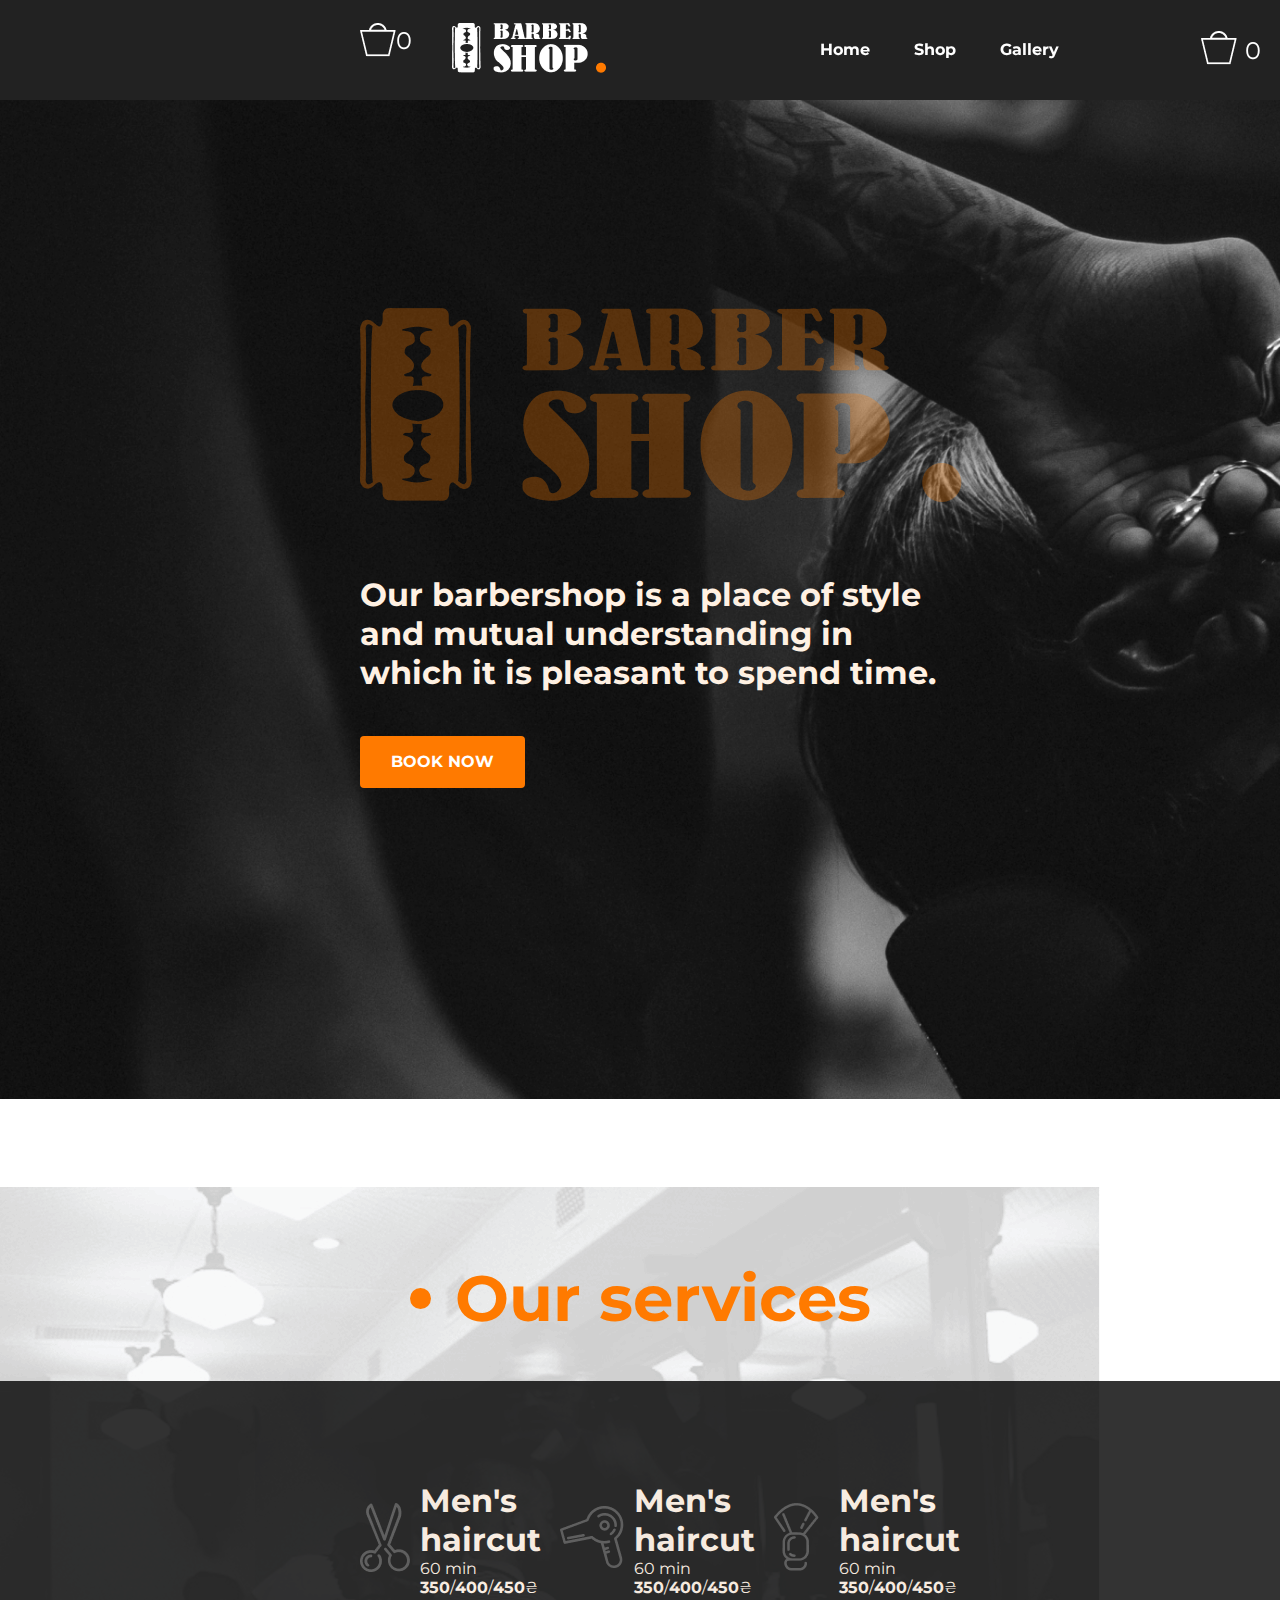
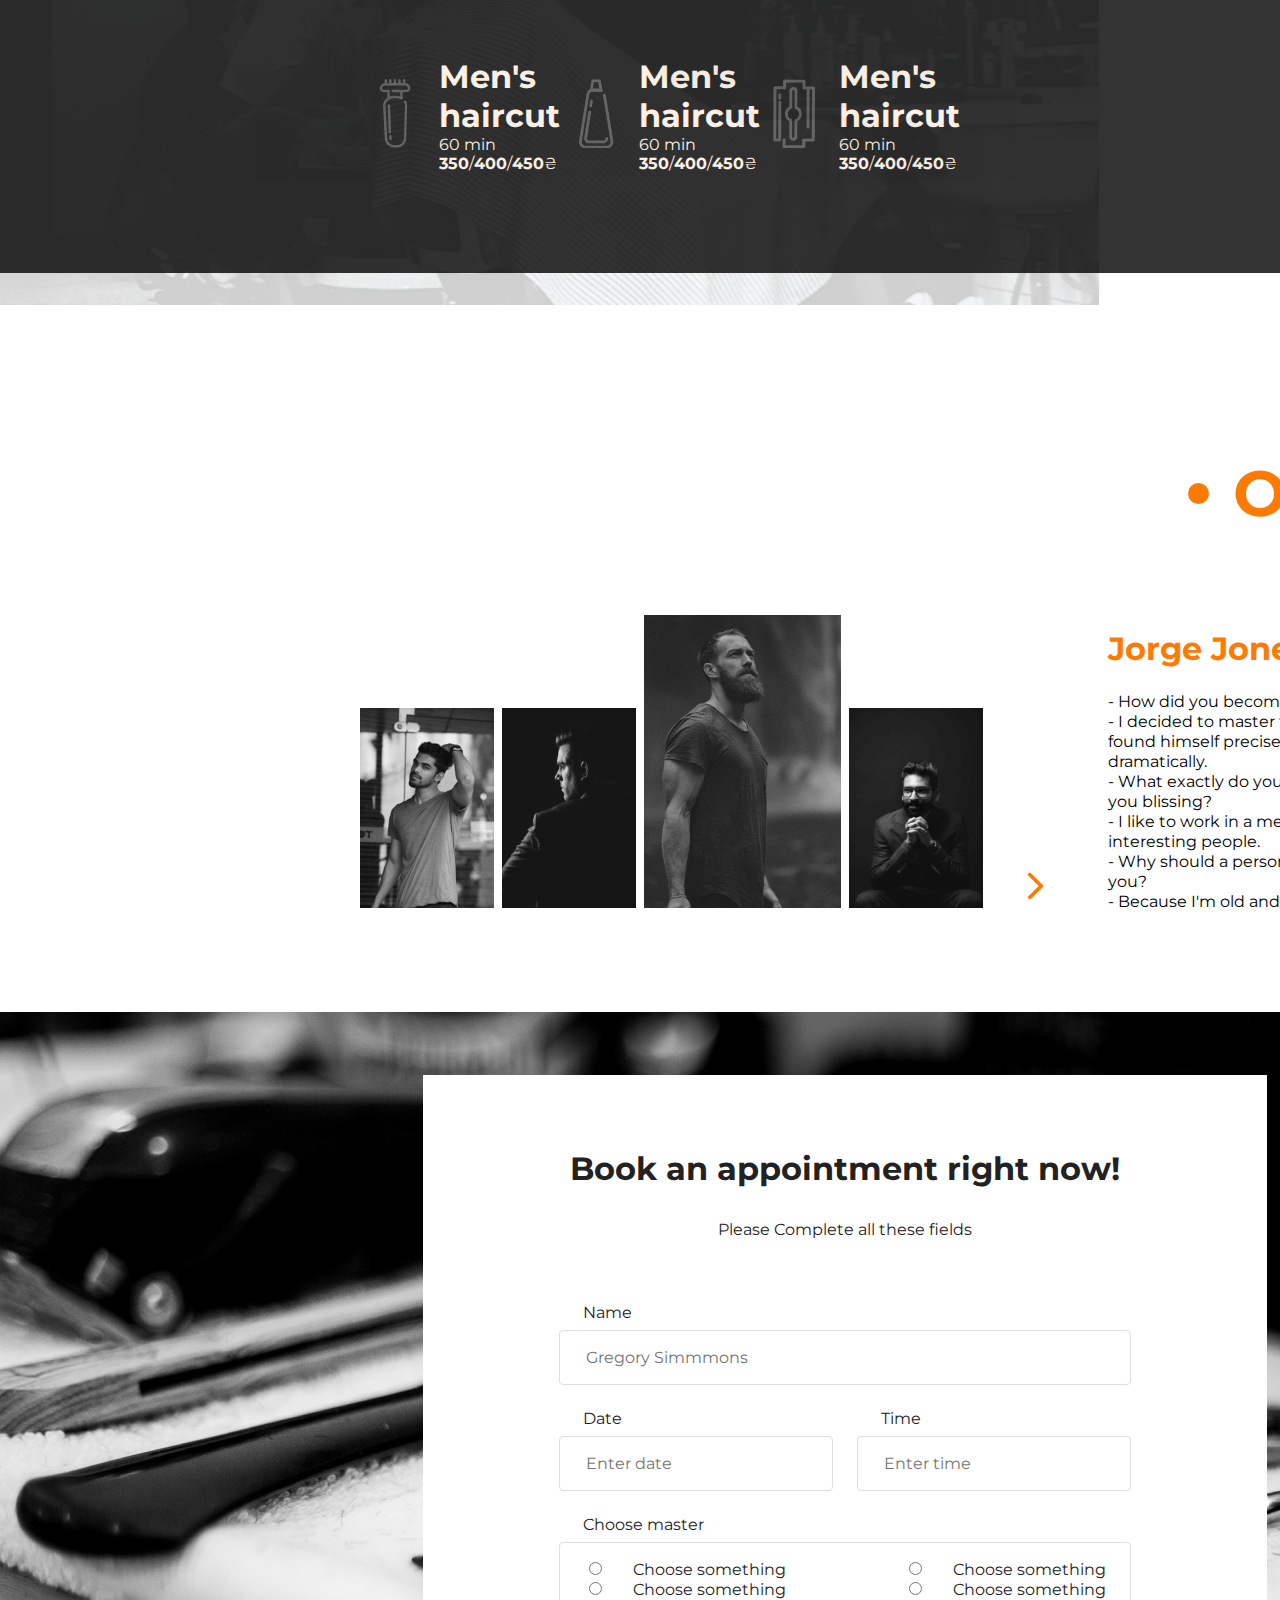
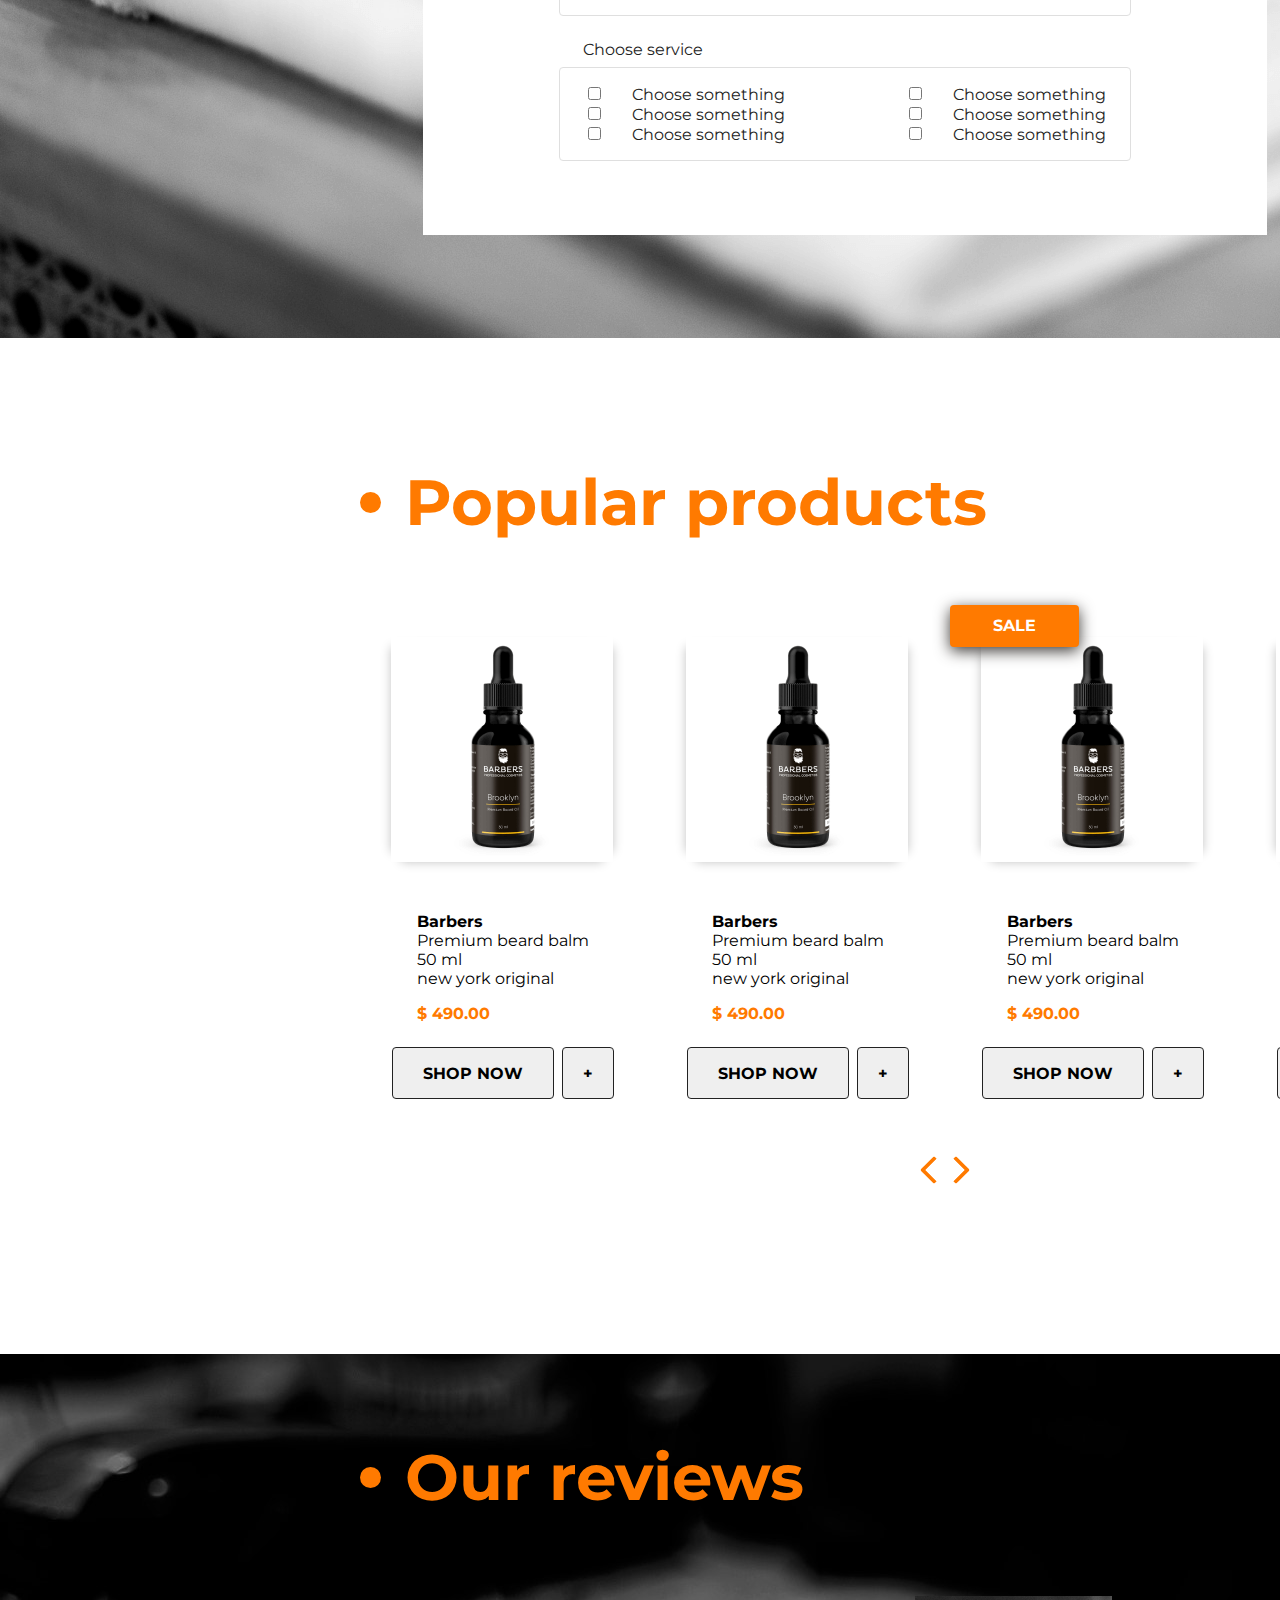
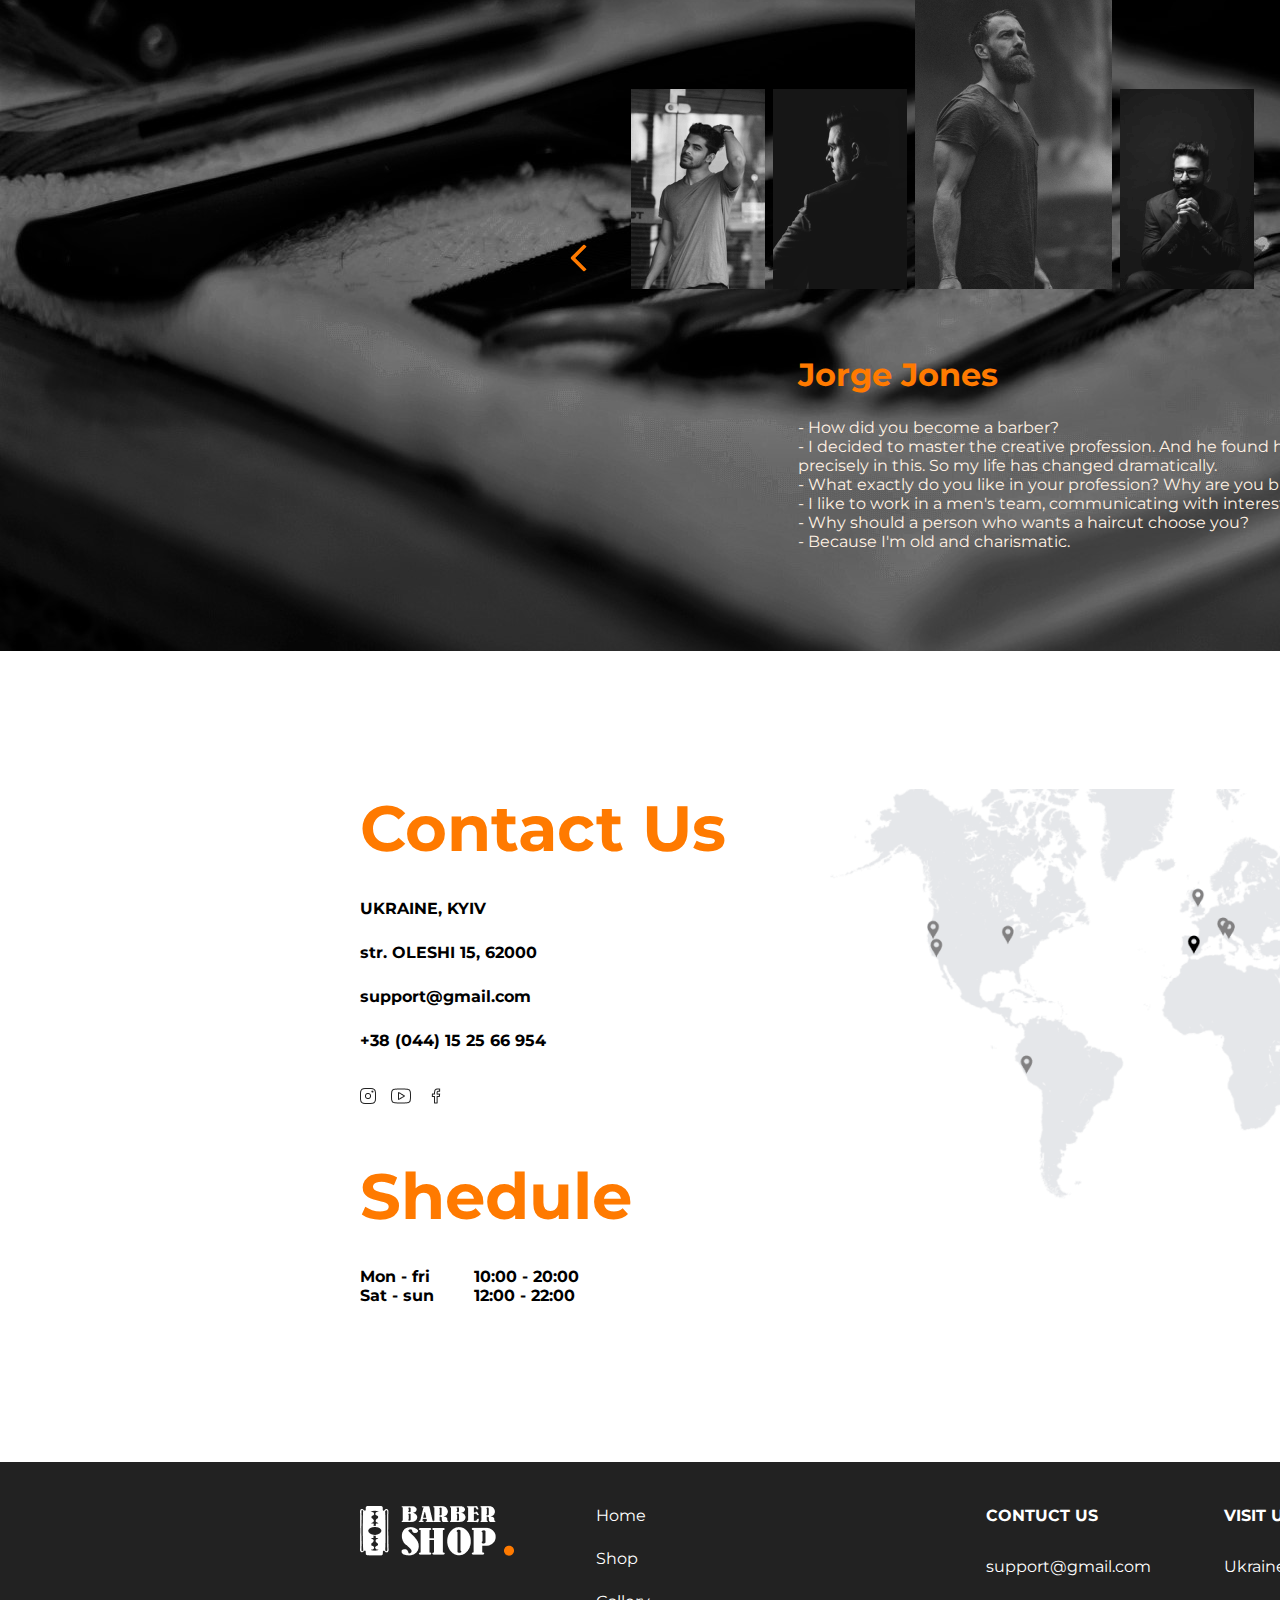
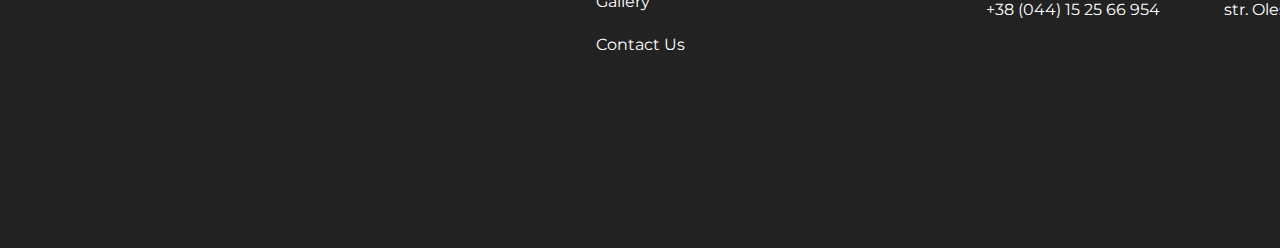
==== commit 28371a00: "test" ====
--- a/index.html
+++ b/index.html
@@ -199,28 +199,114 @@
                     <p>Please Complete all these fields</p>
                 </div>
                 <div class="form__box">
-                    <div class="form__box-client-information">
-                        <form action="/">
-                            <label for="">
-                                <span>Name</span>
-                                <input type="text" name="Name" required placeholder="" maxlength="10">
-                            </label>
-                        </form>
-                        <form action="/">
-                            <label for="">
-                                <span>Date</span>
-                                <input type="date" name="Date" required placeholder="">
-                            </label>
-                        </form>
-                        <form action="/">
-                            <label for="">
-                                <span>Time</span>
-                                <input type="time" name="Time" required placeholder="">
-                            </label>
-                        </form>
-                    </div>
-                    <div class="form__box-master-information">
-
+                    <div class="form__box_client-information">
+                        <div class="form__box_client-name">
+                            <form action="/" class="form-name">
+                                <label for="" class="label-column">
+                                    <span>Name</span>
+                                    <div class="form-border">
+                                        <input type="text" name="Name" required placeholder="Gregory Simmmons"
+                                            maxlength="20">
+                                    </div>
+                                </label>
+                            </form>
+                        </div>
+                        <div class="form__box_client-time">
+                            <form action="/" class="form-time">
+                                <label for="" class="label-column">
+                                    <span>Date</span>
+                                    <div class="form-border">
+                                        <input type="text" name="Date" required placeholder="Enter date" maxlength="20">
+                                    </div>
+                                </label>
+                            </form>
+                            <form action="/">
+                                <label for="" class="label-column">
+                                    <span>Time</span>
+                                    <div class="form-border">
+                                        <input type="text" name="Time" required placeholder="Enter time" maxlength="10">
+                                    </div>
+                                </label>
+                            </form>
+                        </div>
+                    </div>
+                    <div class="form__masters-title">
+                        <p>Choose master</p>
+                    </div>
+                    <div class="form__masters">
+                        <div class="form__masters_column-first">
+                            <form action="/">
+                                <label for="">
+                                    <input type="radio" name="Master-1" value="Master 1">
+                                    <span>Choose something</span>
+                                </label>
+                            </form>
+                            <form action="/">
+                                <label for="">
+                                    <input type="radio" name="Master-2" value="Master 2">
+                                    <span>Choose something</span>
+                                </label>
+                            </form>
+                        </div>
+                        <div class="form__masters_column-second">
+                            <form action="/">
+                                <label for="">
+                                    <input type="radio" name="Master-3" value="Master 3">
+                                    <span>Choose something</span>
+                                </label>
+                            </form>
+                            <form action="/">
+                                <label for="">
+                                    <input type="radio" name="Master-4" value="Master 4">
+                                    <span>Choose something</span>
+                                </label>
+                            </form>
+                        </div>
+                    </div>
+                    <div class="form__services-title">
+                        <p>Choose service</p>
+                    </div>
+                    <div class="form__services">
+                        <div class="form__services_column-first">
+                            <form action="/">
+                                <label for="">
+                                    <input type="checkbox" name="Service-1" value="service-1" style="background-color: yellow">
+                                    <span>Choose something</span>
+                                </label>
+                            </form>
+                            <form action="/">
+                                <label for="">
+                                    <input type="checkbox" name="Service-2" value="service-2">
+                                    <span>Choose something</span>
+                                </label>
+                            </form>
+                            <form action="/">
+                                <label for="">
+                                    <input type="checkbox" name="Service-3" value="service-3">
+                                    <span>Choose something</span>
+                                </label>
+                            </form>
+                        </div>
+                        <div class="form__services_column-second">
+                            <form action="/">
+                                <label for="">
+                                    <input type="checkbox" name="Service-4" value="service-4">
+                                    <span>Choose something</span>
+                                </label>
+                            </form>
+                            <form action="/">
+                                <label for="">
+                                    <input type="checkbox" name="Service-5" value="service-5">
+                                    <span>Choose something</span>
+                                </label>
+                            </form>
+                            <form action="/">
+                                <label for="">
+                                    <input type="checkbox" name="Service-6" value="service-6">
+                                    <span>Choose something</span>
+                                </label>
+                            </form>
+                        </div>
                     </div>
                 </div>
             </div>
@@ -467,7 +553,8 @@
             </div>
         </div>
     </footer>
-
+<script src="https://ajax.googleapis.com/ajax/libs/jquery/2.2.0/jquery.min.js"></script>
+<script src="script.js"></script>
 </body>
 
 </html>--- a/styles/main.css
+++ b/styles/main.css
@@ -18,6 +18,7 @@
     --sixColor: #000000;
     --sevenColor: #C4C4C4;
     --eightColor: #3D3A37;
+    --nineColor: #DFDFDF;
 }
 
 
